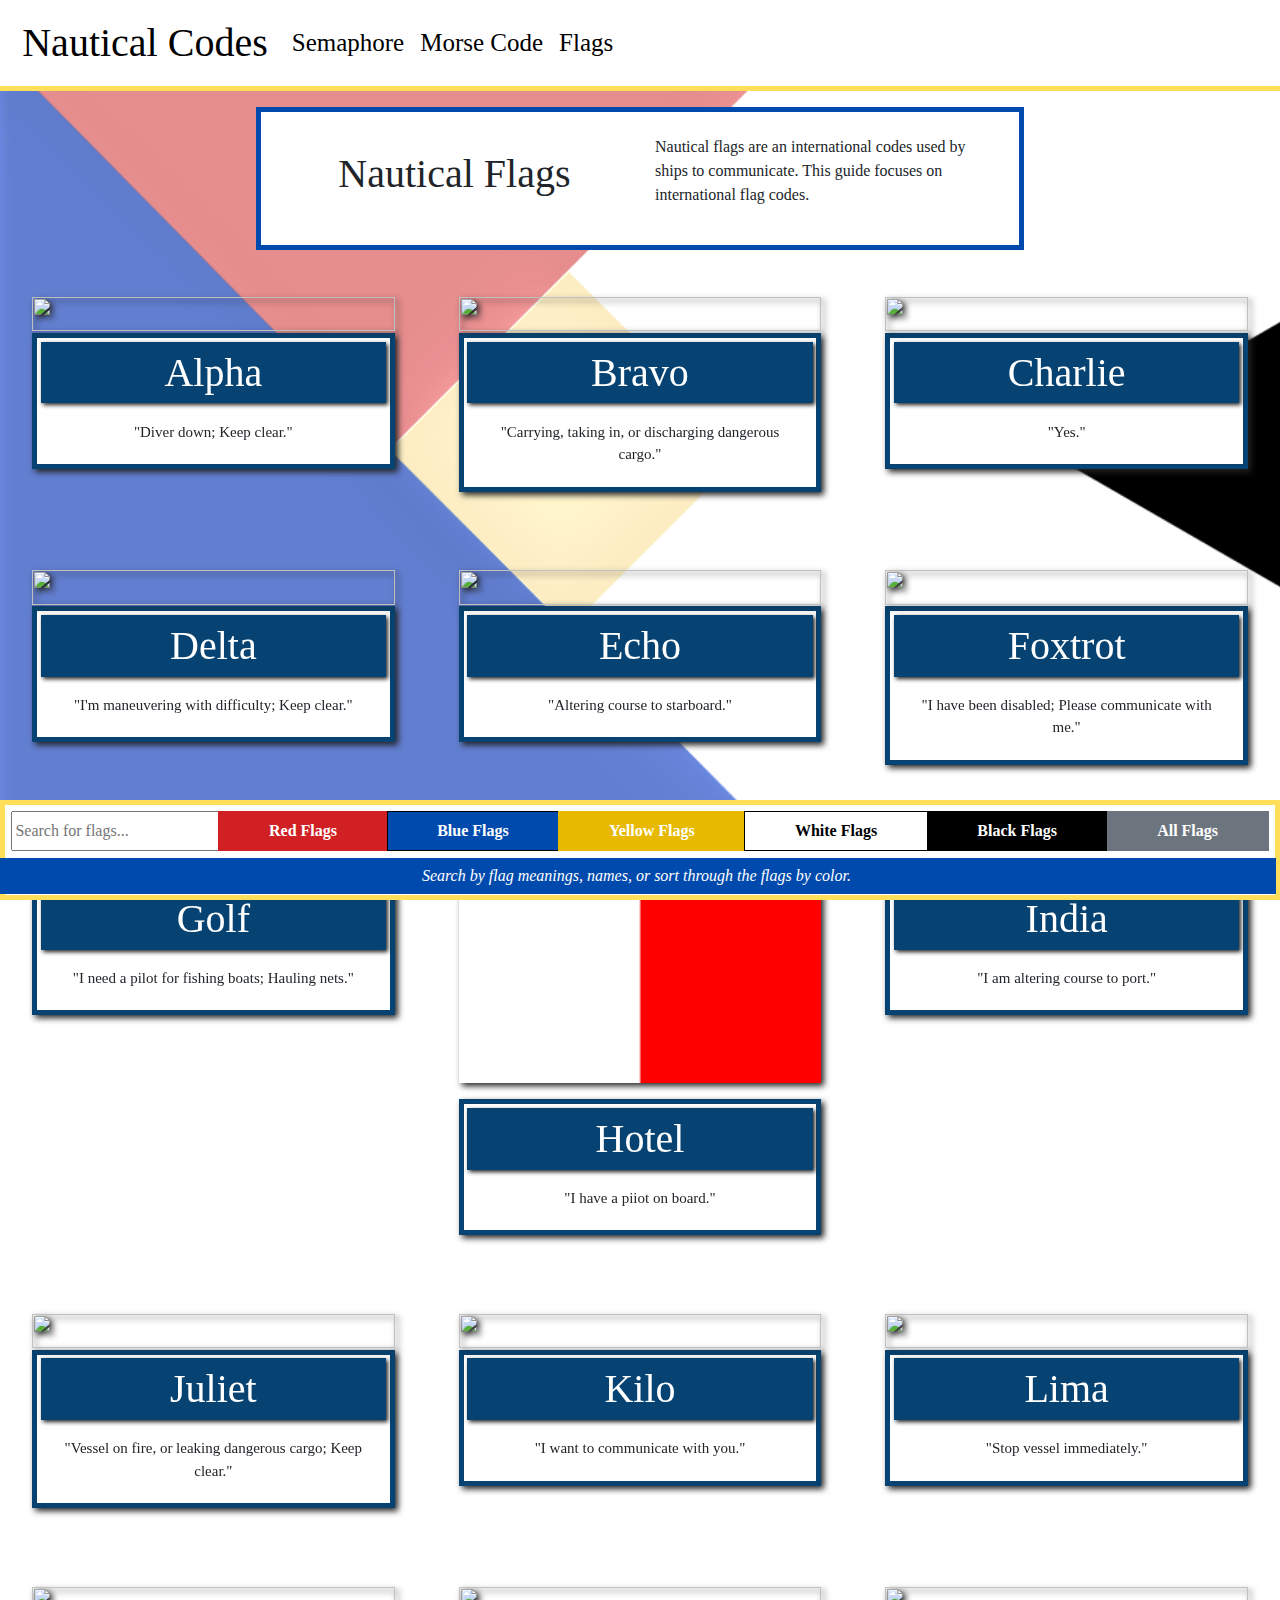
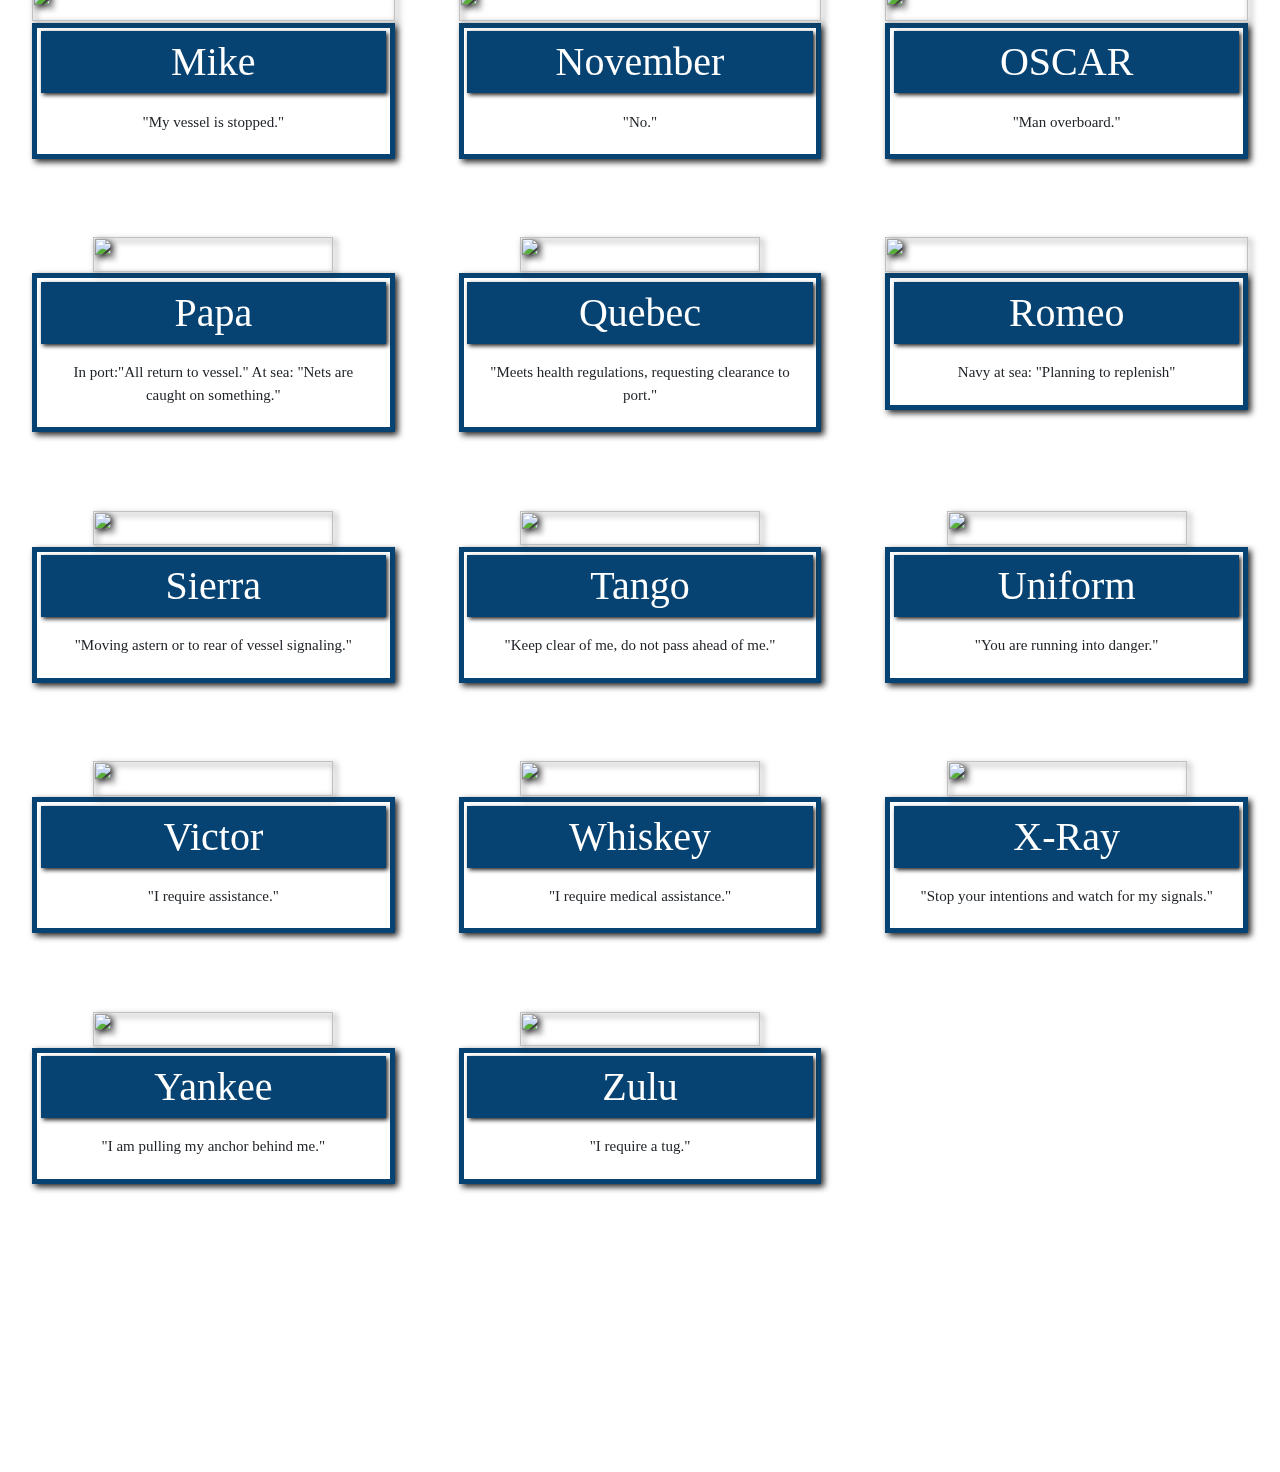
==== flags.html @ f40227db "Background Image & sticky bottom" ====
<!DOCTYPE hmtl>
<html lang="en" dir="ltr">

<head>
    <title>Nautical Flags</title>
    <!-- bootstrap -->
    <link rel="stylesheet" href="https://stackpath.bootstrapcdn.com/bootstrap/4.5.2/css/bootstrap.min.css"
        integrity="sha384-JcKb8q3iqJ61gNV9KGb8thSsNjpSL0n8PARn9HuZOnIxN0hoP+VmmDGMN5t9UJ0Z" crossorigin="anonymous">
    <!-- CSS and Fonts -->
    <link rel="stylesheet" href="flags.css">

    <link rel="preconnect" href="https://fonts.gstatic.com">
    <link href="https://fonts.googleapis.com/css2?family=Anton&family=PT+Sans&display=swap" rel="stylesheet">
    <link rel="preconnect" href="https://fonts.gstatic.com">
    <link href="https://fonts.googleapis.com/css2?family=IBM+Plex+Sans:wght@700&display=swap" rel="stylesheet">
    <link href="https://fonts.googleapis.com/css2?family=PT+Sans&display=swap" rel="stylesheet">
    <script src="https://code.jquery.com/jquery-3.5.1.slim.min.js"
        integrity="sha384-DfXdz2htPH0lsSSs5nCTpuj/zy4C+OGpamoFVy38MVBnE+IbbVYUew+OrCXaRkfj"
        crossorigin="anonymous"></script>
    <script src="https://cdn.jsdelivr.net/npm/popper.js@1.16.1/dist/umd/popper.min.js"
        integrity="sha384-9/reFTGAW83EW2RDu2S0VKaIzap3H66lZH81PoYlFhbGU+6BZp6G7niu735Sk7lN"
        crossorigin="anonymous"></script>
    <script src="https://stackpath.bootstrapcdn.com/bootstrap/4.5.2/js/bootstrap.min.js"
        integrity="sha384-B4gt1jrGC7Jh4AgTPSdUtOBvfO8shuf57BaghqFfPlYxofvL8/KUEfYiJOMMV+rV"
        crossorigin="anonymous"></script>
</head>

<body>

    <nav class="navbar navbar-custom sticky-top navbar-expand-lg navbar-light sm-light">
        <a class="navbar-brand" target="_blank" href="index.html">
            Nautical Codes
        </a>


        <button class="navbar-toggler" type="button" data-toggle="collapse" data-target="#navbarSupportedContent"
            aria-controls="navbarSupportedContent" aria-expanded="false" aria-label="Toggle navigation">
            <span class="navbar-toggler-icon"></span>
        </button>

        <div class="collapse navbar-collapse" id="navbarSupportedContent">
            <ul class="navbar-nav mr-auto">

                <li class="nav-item active">
                    <a class="nav-link" href="#sem">Semaphore<span class="sr-only">(flashart)</span></a>
                </li>
                <li class="nav-item active">
                    <a class="nav-link" href="#mor">Morse Code<span class="sr-only">(blackwhite)</span></a>
                </li>

                <li class="nav-item active">
                    <a class="nav-link" href="#flags"> Flags <span class="sr-only">(contact)</span></a>
                </li>

            </ul>
        </div>

    </nav>

    <div class="btn-toolbar mb-3 colorButtons" role="toolbar" aria-label="Toolbar with button groups">

        <div class="btn-group mr-2  fixed-bottom custom-group row" role="group" aria-label="First group">

            <input class="searchBar" type="text" id="myInput" onkeyup="flagSearch()" placeholder="Search for flags...">
            <button type="button" class="btn btn-secondary col-lg-1.5" id="myRedButton">Red
                Flags</button>
            <button type="button" class="btn btn-secondary col-lg-1.5" id="myBlueButton">Blue
                Flags</button>
            <button type="button" class="btn btn-secondary col-lg-1.5" id="myYellowButton">Yellow
                Flags</button>
            <button type="button" class="btn btn-secondary col-lg-1.5" id="myWhiteButton">White
                Flags</button>
            <button type="button" class="btn btn-secondary col-lg-1.5" id="myBlackButton">Black
                Flags</button>
            <button type="button" class="btn btn-secondary col-lg-1.5" id="myAllButton" onclick="All()">All
                Flags</button>

            <div class="headFooter row ">
                <i>Search by flag meanings, names, or sort through the flags by
                    color.</i>
            </div>
        </div>

    </div>

    <!--Header-->
    <div class="header">
        <div class="headText row">
            <h1 class="col-lg-6">Nautical Flags</h1>
            <p class="col-lg-6"> Nautical flags are an international codes used by ships to communicate. This guide
                focuses on international flag codes.<br>
            </p>
        </div>

    </div>

    <!-- FLAG GRIDS-->
    <section class="gridlayout" id="myelement">
        <div class="card" id="alpha">
            <figure>
                <img
                    src="https://upload.wikimedia.org/wikipedia/commons/thumb/b/b8/Alpha_flag.svg/1200px-Alpha_flag.svg.png">
            </figure>
            <div class="description">
                <h1 class="name"> Alpha</h1>
                <p> "Diver down; Keep clear."</p>
                <p class="color"> BLUE/WHITE</p>
            </div>
        </div>

        <div class="card" id="bravo">

            <figure>
                <img
                    src="https://upload.wikimedia.org/wikipedia/commons/thumb/a/aa/Bravo_flag.svg/1280px-Bravo_flag.svg.png">
            </figure>
            <div class="description">
                <h1 class="name"> Bravo</h1>
                <p>"Carrying, taking in, or discharging dangerous cargo."</p>
                <p class="color"> RED</p>

            </div>
        </div>

        <div class="card" id="charlie">
            <figure>
                <img src="https://upload.wikimedia.org/wikipedia/commons/b/b9/Charlie_flag.svg">
            </figure>
            <div class="description">
                <h1 class="name"> Charlie </h1>
                <p> "Yes."</p>
                <p class="color"> RED WHITE BLUE</p>
            </div>
        </div>
        <div class="card" id="delta">
            <figure>
                <img
                    src="https://upload.wikimedia.org/wikipedia/commons/thumb/8/8a/Delta_flag.svg/1280px-Delta_flag.svg.png">
            </figure>
            <div class="description">
                <h1 class="name"> Delta</h1>
                <p> "I'm maneuvering with difficulty; Keep clear."</p>
                <p class="color"> YELLOW BLUE</p>
            </div>
        </div>

        <div class="card" id="echo">
            <figure>
                <img
                    src="https://upload.wikimedia.org/wikipedia/commons/thumb/f/f2/Echo_flag.svg/1200px-Echo_flag.svg.png">
            </figure>
            <div class="description">
                <h1 class="name"> Echo</h1>
                <p> "Altering course to starboard."</p>
                <p class="color"> RED BLUE </p>
            </div>
        </div>

        <div class="card" id="foxtrot">
            <figure>
                <img
                    src="https://upload.wikimedia.org/wikipedia/commons/thumb/3/3f/Foxtrot_flag.svg/1200px-Foxtrot_flag.svg.png">
            </figure>
            <div class="description">
                <h1 class="name"> Foxtrot</h1>
                <p> "I have been disabled; Please communicate with me."</p>
                <p class="color"> RED WHITE </p>
            </div>
        </div>

        <div class="card" id="golf">
            <figure>
                <img
                    src="https://upload.wikimedia.org/wikipedia/commons/thumb/8/86/Golf_flag.svg/1280px-Golf_flag.svg.png">
            </figure>
            <div class="description">
                <h1 class="name"> Golf </h1>
                <p> "I need a pilot for fishing boats; Hauling nets."</p>
                <p class="color"> BLUE YELLOW</p>
            </div>
        </div>
        <div class="card" id="hotel">
            <figure>
                <img
                    src="[data-uri]">
            </figure>
            <div class="description">
                <h1 class="name"> Hotel</h1>
                <p> "I have a piiot on board."</p>
                <p class="color"> RED WHITE</p>
            </div>
        </div>
        <div class="card" id="india">
            <figure>
                <img src="https://upload.wikimedia.org/wikipedia/commons/3/36/India_flag.svg">
            </figure>
            <div class="description">
                <h1 class="name"> India</h1>
                <p> "I am altering course to port."</p>
                <p class="color"> YELLOW BLACK</p>
            </div>
        </div>

        <div class="card" id="juliet">
            <figure>
                <img src="https://upload.wikimedia.org/wikipedia/commons/b/ba/Juliet_flag.svg">
            </figure>
            <div class="description">
                <h1 class="name"> Juliet</h1>
                <p> "Vessel on fire, or leaking dangerous cargo; Keep clear."</p>
                <p class="color"> BLUE WHITE</p>
            </div>
        </div>

        <div class="card" id="kilo">
            <figure>
                <img
                    src="https://upload.wikimedia.org/wikipedia/commons/thumb/c/c1/Kilo_flag.svg/320px-Kilo_flag.svg.png">
            </figure>
            <div class="description">
                <h1 class="name"> Kilo </h1>
                <p> "I want to communicate with you."</p>
                <p class="color"> BLUE YELLOW</p>
            </div>
        </div>

        <div class="card" id="lima">
            <figure>
                <img
                    src="https://upload.wikimedia.org/wikipedia/commons/thumb/0/08/Lima_flag.svg/1280px-Lima_flag.svg.png">
            </figure>
            <div class="description">
                <h1 class="name"> Lima</h1>
                <p> "Stop vessel immediately."</p>
                <p class="color"> BLACK YELLOW</p>
            </div>
        </div>

        <div class="card" id="mike">
            <figure>
                <img
                    src="https://upload.wikimedia.org/wikipedia/commons/thumb/d/dc/Mike_flag.svg/1200px-Mike_flag.svg.png">
            </figure>
            <div class="description">
                <h1 class="name"> Mike</h1>
                <p> "My vessel is stopped."</p>
                <p class="color"> BLUE WHITE</p>
            </div>
        </div>

        <div class="card" id="november">
            <figure>
                <img
                    src="https://upload.wikimedia.org/wikipedia/commons/thumb/6/68/November_flag.svg/800px-November_flag.svg.png">
            </figure>
            <div class="description">
                <h1 class="name"> November</h1>
                <p> "No."</p>
                <p class="color"> BLUE WHITE</p>
            </div>
        </div>

        <div class="card" id="oscar">
            <figure>
                <img src="https://upload.wikimedia.org/wikipedia/commons/c/c9/ICS_Oscar.svg">
            </figure>
            <div class="description">
                <h1 class="name">OSCAR</h1>
                <p> "Man overboard."</p>
                <p class="color"> RED YELLOW</p>
            </div>
        </div>

        <div class="card" id="papa">
            <figure>
                <img
                    src="https://upload.wikimedia.org/wikipedia/commons/thumb/d/d0/ICS_Papa.svg/1200px-ICS_Papa.svg.png">
            </figure>
            <div class="description">
                <h1 class="name">Papa</h1>
                <p> In port:"All return to vessel." At sea: "Nets are caught on something."</p>
                <p class="color"> BLUE WHITE</p>
            </div>
        </div>

        <div class="card" id="quebec">
            <figure>
                <img
                    src="https://upload.wikimedia.org/wikipedia/commons/thumb/d/d4/ICS_Quebec.svg/1200px-ICS_Quebec.svg.png">
            </figure>
            <div class="description">
                <h1 class="name">Quebec</h1>
                <p> "Meets health regulations, requesting clearance to port."</p>
                <p class="color"> YELLOW</p>
            </div>
        </div>
        <div class="card" id="romeo">
            <figure>
                <img src="https://upload.wikimedia.org/wikipedia/commons/b/bf/ICS_Romeo.svg">
            </figure>
            <div class="description">
                <h1 class="name">Romeo</h1>
                <p> Navy at sea: "Planning to replenish"</p>
                <p class="color"> RED YELLOW</p>
            </div>
        </div>

        <div class="card" id="sierra">
            <figure>
                <img
                    src="https://cdn.shoplightspeed.com/shops/609464/files/12168486/signal-flag-letter-s-3-x-3-7-w-toggles.jpg">
            </figure>
            <div class="description">
                <h1 class="name">Sierra</h1>
                <p> "Moving astern or to rear of vessel signaling."</p>
                <p class="color"> WHITE BLUE</p>
            </div>
        </div>

        <div class="card" id="tango">
            <figure>
                <img src="https://www.batoflags.com/wp-content/uploads/2018/11/600px-ICS_Tango.svg_.png">
            </figure>
            <div class="description">
                <h1 class="name">Tango</h1>
                <p> "Keep clear of me, do not pass ahead of me."</p>
                <p class="color"> WHITE BLUE RED</p>
            </div>
        </div>

        <div class="card" id="uniform">
            <figure>
                <img
                    src="https://upload.wikimedia.org/wikipedia/commons/thumb/e/e2/ICS_Uniform.svg/1200px-ICS_Uniform.svg.png">
            </figure>
            <div class="description">
                <h1 class="name">Uniform</h1>
                <p> "You are running into danger."</p>
                <p class="color"> WHITE RED</p>
            </div>
        </div>

        <div class="card" id="victor">
            <figure>
                <img
                    src="https://cdn2.bigcommerce.com/server1200/ad7fe/products/538/images/809/600px-ICS_Victor.svg__14463.1382560838.1280.1280.png?c=2">
            </figure>
            <div class="description">
                <h1 class="name">Victor</h1>
                <p> "I require assistance."</p>
                <p class="color"> WHITE RED</p>
            </div>
        </div>

        <div class="card" id="whiskey">
            <figure>
                <img
                    src="https://cdn.shopify.com/s/files/1/1381/2825/products/565af65f066828099dcf5e5f3bf2949d_2000x.png?v=1570060692">
            </figure>
            <div class="description">
                <h1 class="name">Whiskey</h1>
                <p> "I require medical assistance."</p>
                <p class="color"> WHITE RED BLUE</p>
            </div>
        </div>

        <div class="card" id="xray">
            <figure>
                <img
                    src="http://www.communityboating.org/wp-content/uploads/2020/04/cf-flag-annin-flag-3-x-3-marine-signal-flag-letter-x-xray-207338100_large.png">
            </figure>
            <div class="description">
                <h1 class="name">X-Ray</h1>
                <p> "Stop your intentions and watch for my signals."</p>
                <p class="color"> WHITE BLUE</p>
            </div>
        </div>

        <div class="card" id="yankee">
            <figure>
                <img
                    src="https://cdn.shopify.com/s/files/1/1381/2825/products/fd5851e6547cc94e6d36494cdf614c6c_2000x.png?v=1570051778">
            </figure>
            <div class="description">
                <h1 class="name">Yankee</h1>
                <p> "I am pulling my anchor behind me."</p>
                <p class="color"> RED YELLOW</p>
            </div>
        </div>
        <div class="card" id="zulu">
            <figure>
                <img
                    src="https://upload.wikimedia.org/wikipedia/commons/thumb/c/c6/ICS_Zulu.svg/1200px-ICS_Zulu.svg.png">
            </figure>
            <div class="description">
                <h1 class="name">Zulu</h1>
                <p> "I require a tug."</p>
                <p class="color"> RED YELLOW BLACK BLUE</p>
            </div>
        </div>
    </section>
    <script src="indexFlag.js" charset="utf-8"></script>

</body>
<!-- <footer></script></footer> -->

</html>
---- flags.css ----
/*Colors
#FFDE59--yellow 
#004AAD -- blue
#D02023 -- red


*/

body{
  margin: 0;
  font-family: 'Century Gothic';
  background-image: url(Images/head4.png); 
  background-size: cover; 
  background-attachment: fixed;
  background-repeat: repeat;  
}
.navbar-custom {
  width: 100vw;

    background-color: white;
    border-bottom: solid;
    border-width: 5px;
    border-color: #FFDE59;
  }
  
  .navbar-brand {
    color: black !important;
    padding-left: .5%;
    font-size: 40px;
    font-family: 'Century Gothic';
  }
  
  .nav-link {
  color: black !important;
  font-size: 25px;
   font-family: 'Century Gothic';
  }
  
  .nav-link:hover {
    color: grey !important;
  }
  
  .navbar-brand:hover {
    color: grey !important;
  }

 
.colorButtons{
  position: relative;
  z-index: 99;
  width: 100vw;

  
}
.custom-group{
  width: 100%;
  height: 100px;
  padding: .5%;
  margin: auto  !important;
  margin-left: auto;
  margin-right: auto;
  margin-bottom: .5%;
  background-color: white;
  box-sizing: border-box;  
  border: solid;
  border-width: 5px;
  border-color: #FFDE59;

}

.btn{
  font-size: 1em;
  font-weight: bold;
  height: 40px;
}

.searchBar{
  height: 40px;
}

#myRedButton{
  color: white;
  border-color: #D02023;
  background-color:#D02023;
  border-radius: 0;
}
#myRedButton:hover{
  background-color:rgba(175, 32, 35);
  border-color: rgba(175, 32, 35);
}

#myBlueButton{
  color: white;
  border-color:black;
  background-color:#004AAD;
  border-radius: 0;
}
#myBlueButton:hover{
  background-color:rgb(1, 57, 100);;
  border-color:rgba(0, 74, 130);
}
#myYellowButton{
  color: white;
  border-color:rgb(231, 185, 1);
  background-color:rgb(231, 185, 1);
  border-radius: 0;
}
#myYellowButton:hover{
  border-color:rgb(146, 118, 6);
  background-color:rgb(201, 163, 10);
}
#myWhiteButton{
  color: black;
  border-color:black;
  background-color:white;
  border-radius: 0;
}
#myWhiteButton:hover{
  border-color:grey;
  background-color:grey;
  color: white;
}
#myBlackButton{
  color: white;
  border-color:black;
  background-color:black;
  border-radius: 0;
}
#myBlackButton:hover{
  border-color:rgb(88, 86, 86);
  background-color:rgb(88, 86, 86);
  color: white;
}
.headFooter{
  text-align: center;
  align-items: center;
  width: 100vw;
  padding: .5%;
  margin-top: .5%;
  color: white;
  background-color: #004AAD;
 
}


.headFooter i{
  text-align: center;
  margin: auto;
  /* font-size: 10px; */

}
.header{
  margin: auto;
  /* margin-top: 10%; */
  width: 60%;
  display: block;
  background-color: white;
  border: solid;
  border-width: 5px;
  border-color: #004AAD;
}
  
.headText{
  padding: 3%;
  /* padding-bottom: 0; */
  word-wrap: break-word;
  margin-bottom: 0%;

}

.headText h1{
  text-align: center;
  margin-top: 2%;
}
.headText p{
  text-align: left;
  word-wrap: break-word;
    
}


.gridlayout{
  display: grid;
  grid-template-columns: repeat(auto-fit, minmax(300px, 1fr)) ;
  grid-gap: 4rem;
  align-items: center;
  padding: 2rem;
  margin: auto;
  align-items:center;
  margin-bottom: 20%;
  
}
.card{
    text-align: center;
    max-width: 500px;
    height: 100%;
    border: none;
    background-color: transparent;
}

.gridlayout .card img{
    width: 100%;
    /* padding: 3%; */
    max-width: 500px;
    max-height: 240px;
    -webkit-filter: drop-shadow(3px 3px 3px #222);
    filter: drop-shadow(3px 3px 3px #222); 
    position: relative;
    z-index: 1;
    margin-top: 4%;
} 

#papa img , #quebec img, #sierra img, #tango img, #uniform img, #victor img, #whiskey img , #xray img, #yankee img, #zulu img{
  max-width: 240px;
}

.description{
    padding: 1%;
    /* height: 40%; */
    border: solid;
    border-width: 5px;
    border-color: rgb(6, 67, 114);
    background-color: white;
    -webkit-filter: drop-shadow(3px 3px 3px #222);
    filter: drop-shadow(3px 3px 3px #222);
    word-wrap: break-all;
}

 
.name{
    /* height: 100%; */
    margin: 0;
    margin-bottom: 0;
    padding: 2%;
    /* border-radius: 10px; */
    background-color: rgb(6, 67, 114);
    color: white;
    -webkit-filter: drop-shadow(2px 2px 2px #222);
    filter: drop-shadow(2px 2px 2px #222);
}

.description .color {
  padding: 0% ;
  font-size: 0px;
}

.description p{
  margin: auto;
  padding: 5%;
  text-align: center;
  font-size: 15px;
}


/* @media(max-width:850px){
  .gridlayout{
    margin-top: 15% ;
    
  }
 
} */
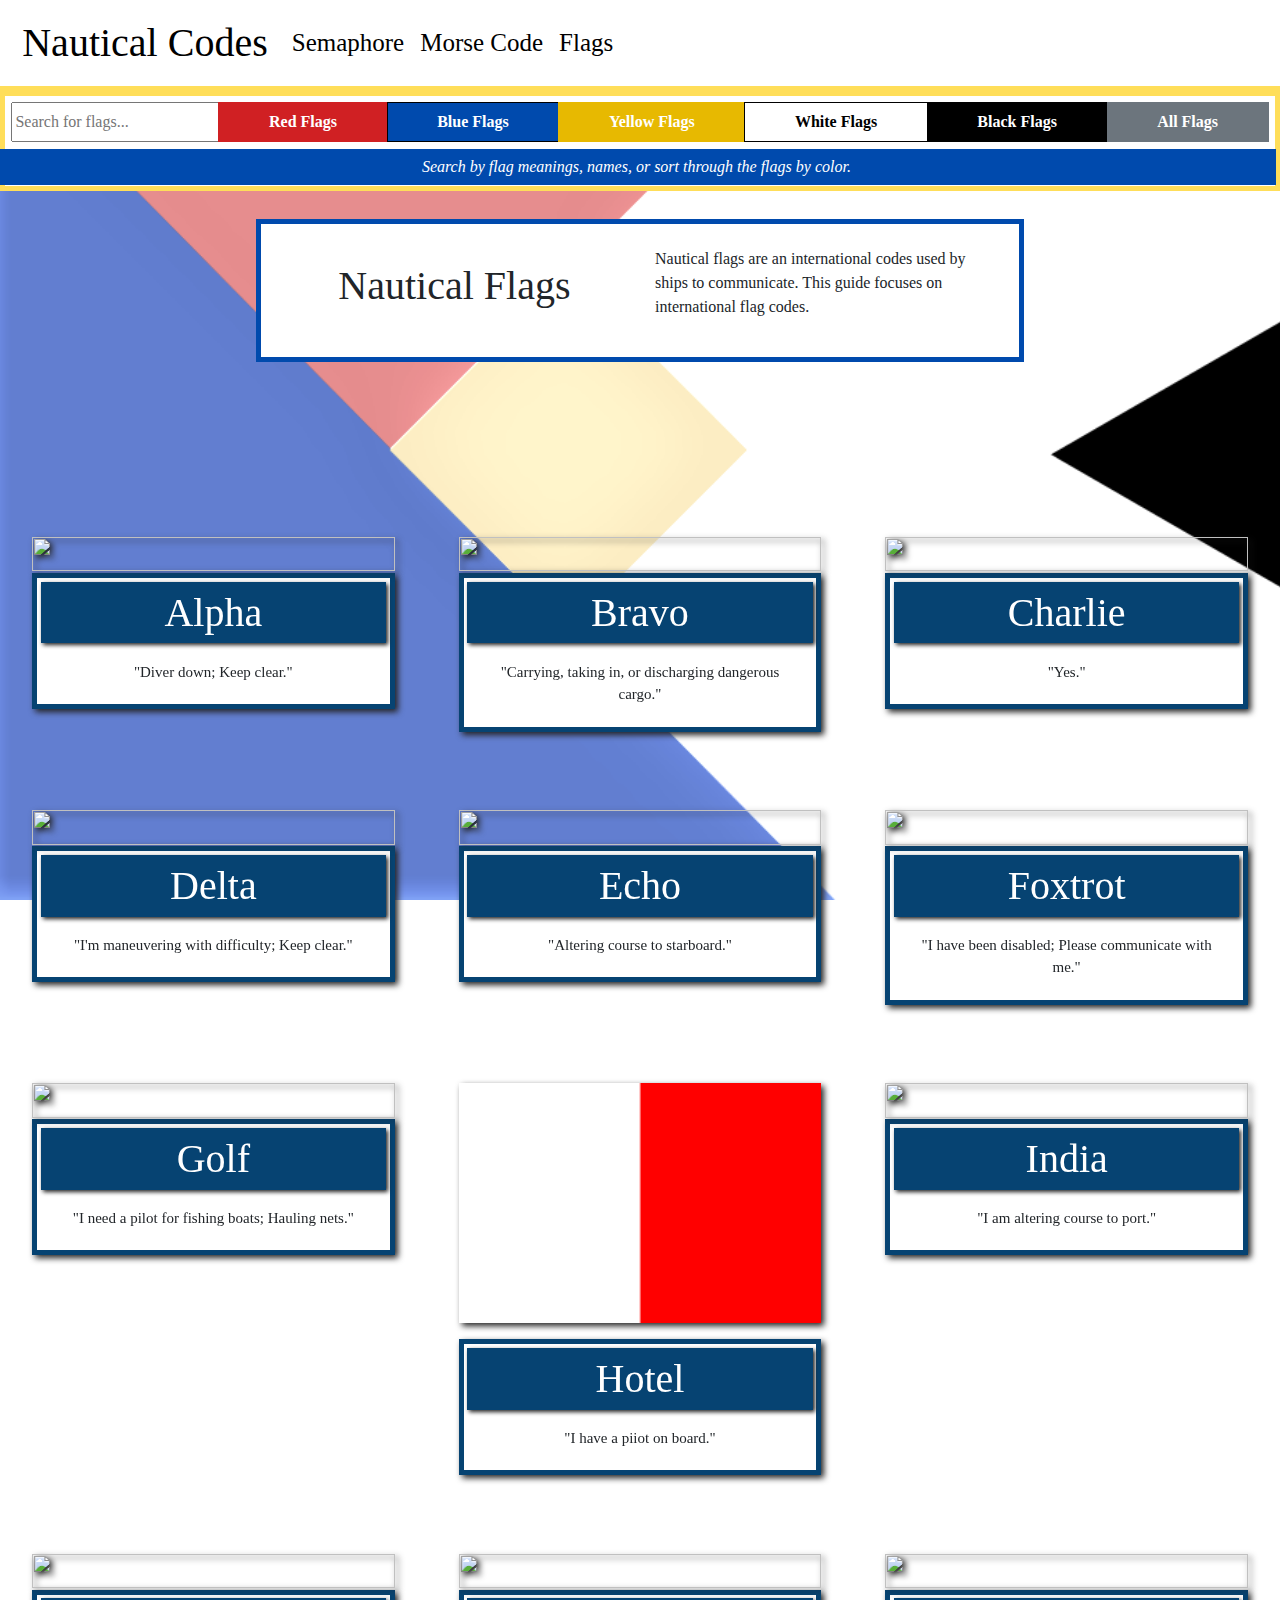
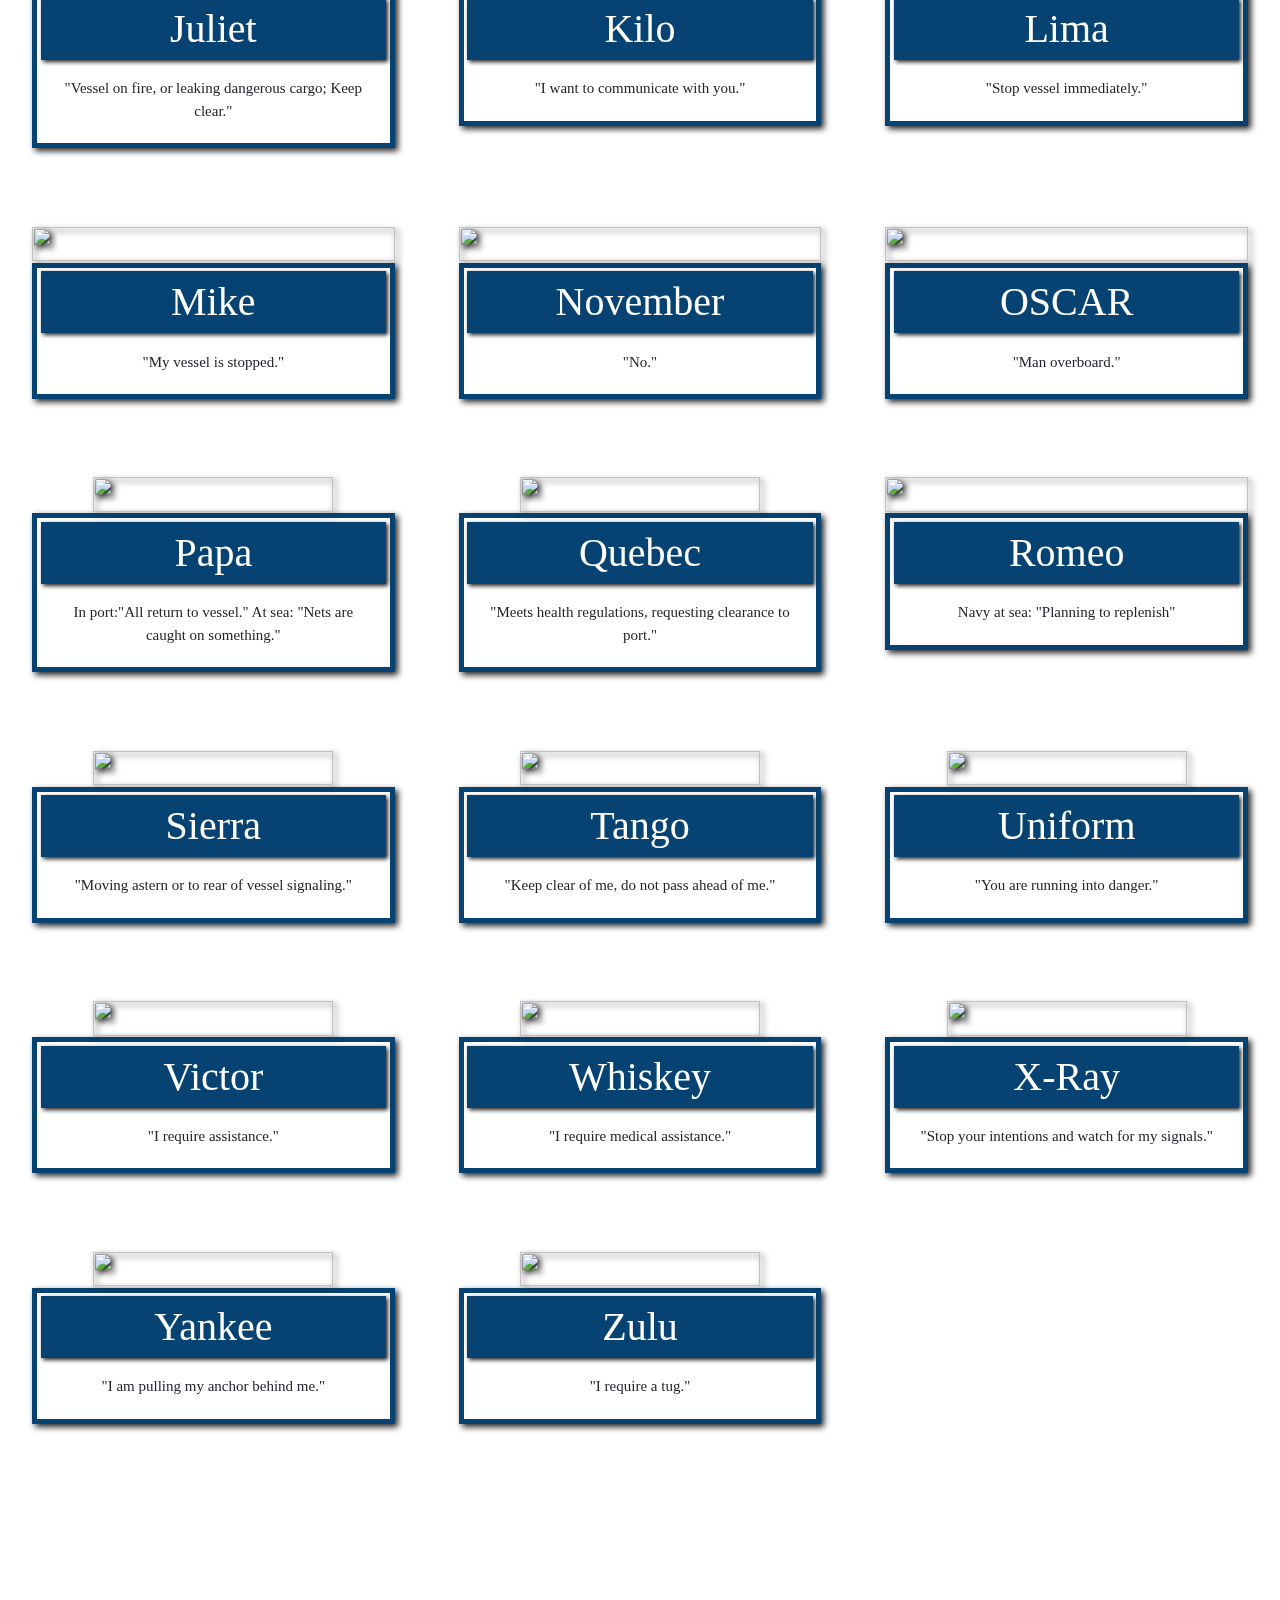
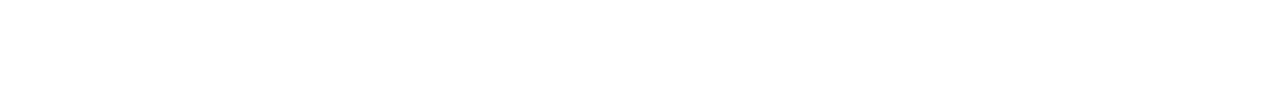
==== commit 05483559: "Fixed Top buttons" ====
--- a/flags.html
+++ b/flags.html
@@ -1,407 +1,510 @@
 <!DOCTYPE hmtl>
 <html lang="en" dir="ltr">
-
-<head>
+  <head>
     <title>Nautical Flags</title>
     <!-- bootstrap -->
-    <link rel="stylesheet" href="https://stackpath.bootstrapcdn.com/bootstrap/4.5.2/css/bootstrap.min.css"
-        integrity="sha384-JcKb8q3iqJ61gNV9KGb8thSsNjpSL0n8PARn9HuZOnIxN0hoP+VmmDGMN5t9UJ0Z" crossorigin="anonymous">
+    <link
+      rel="stylesheet"
+      href="https://stackpath.bootstrapcdn.com/bootstrap/4.5.2/css/bootstrap.min.css"
+      integrity="sha384-JcKb8q3iqJ61gNV9KGb8thSsNjpSL0n8PARn9HuZOnIxN0hoP+VmmDGMN5t9UJ0Z"
+      crossorigin="anonymous"
+    />
     <!-- CSS and Fonts -->
-    <link rel="stylesheet" href="flags.css">
-
-    <link rel="preconnect" href="https://fonts.gstatic.com">
-    <link href="https://fonts.googleapis.com/css2?family=Anton&family=PT+Sans&display=swap" rel="stylesheet">
-    <link rel="preconnect" href="https://fonts.gstatic.com">
-    <link href="https://fonts.googleapis.com/css2?family=IBM+Plex+Sans:wght@700&display=swap" rel="stylesheet">
-    <link href="https://fonts.googleapis.com/css2?family=PT+Sans&display=swap" rel="stylesheet">
-    <script src="https://code.jquery.com/jquery-3.5.1.slim.min.js"
-        integrity="sha384-DfXdz2htPH0lsSSs5nCTpuj/zy4C+OGpamoFVy38MVBnE+IbbVYUew+OrCXaRkfj"
-        crossorigin="anonymous"></script>
-    <script src="https://cdn.jsdelivr.net/npm/popper.js@1.16.1/dist/umd/popper.min.js"
-        integrity="sha384-9/reFTGAW83EW2RDu2S0VKaIzap3H66lZH81PoYlFhbGU+6BZp6G7niu735Sk7lN"
-        crossorigin="anonymous"></script>
-    <script src="https://stackpath.bootstrapcdn.com/bootstrap/4.5.2/js/bootstrap.min.js"
-        integrity="sha384-B4gt1jrGC7Jh4AgTPSdUtOBvfO8shuf57BaghqFfPlYxofvL8/KUEfYiJOMMV+rV"
-        crossorigin="anonymous"></script>
-</head>
-
-<body>
-
-    <nav class="navbar navbar-custom sticky-top navbar-expand-lg navbar-light sm-light">
-        <a class="navbar-brand" target="_blank" href="index.html">
-            Nautical Codes
-        </a>
-
-
-        <button class="navbar-toggler" type="button" data-toggle="collapse" data-target="#navbarSupportedContent"
-            aria-controls="navbarSupportedContent" aria-expanded="false" aria-label="Toggle navigation">
-            <span class="navbar-toggler-icon"></span>
+    <link rel="stylesheet" href="flags.css" />
+
+    <link rel="preconnect" href="https://fonts.gstatic.com" />
+    <link
+      href="https://fonts.googleapis.com/css2?family=Anton&family=PT+Sans&display=swap"
+      rel="stylesheet"
+    />
+    <link rel="preconnect" href="https://fonts.gstatic.com" />
+    <link
+      href="https://fonts.googleapis.com/css2?family=IBM+Plex+Sans:wght@700&display=swap"
+      rel="stylesheet"
+    />
+    <link
+      href="https://fonts.googleapis.com/css2?family=PT+Sans&display=swap"
+      rel="stylesheet"
+    />
+    <script
+      src="https://code.jquery.com/jquery-3.5.1.slim.min.js"
+      integrity="sha384-DfXdz2htPH0lsSSs5nCTpuj/zy4C+OGpamoFVy38MVBnE+IbbVYUew+OrCXaRkfj"
+      crossorigin="anonymous"
+    ></script>
+    <script
+      src="https://cdn.jsdelivr.net/npm/popper.js@1.16.1/dist/umd/popper.min.js"
+      integrity="sha384-9/reFTGAW83EW2RDu2S0VKaIzap3H66lZH81PoYlFhbGU+6BZp6G7niu735Sk7lN"
+      crossorigin="anonymous"
+    ></script>
+    <script
+      src="https://stackpath.bootstrapcdn.com/bootstrap/4.5.2/js/bootstrap.min.js"
+      integrity="sha384-B4gt1jrGC7Jh4AgTPSdUtOBvfO8shuf57BaghqFfPlYxofvL8/KUEfYiJOMMV+rV"
+      crossorigin="anonymous"
+    ></script>
+  </head>
+
+  <body>
+    <nav
+      class="navbar navbar-custom sticky-top navbar-expand-lg navbar-light sm-light"
+    >
+      <a class="navbar-brand" target="_blank" href="index.html">
+        Nautical Codes
+      </a>
+
+      <button
+        class="navbar-toggler"
+        type="button"
+        data-toggle="collapse"
+        data-target="#navbarSupportedContent"
+        aria-controls="navbarSupportedContent"
+        aria-expanded="false"
+        aria-label="Toggle navigation"
+      >
+        <span class="navbar-toggler-icon"></span>
+      </button>
+
+      <div class="collapse navbar-collapse" id="navbarSupportedContent">
+        <ul class="navbar-nav mr-auto">
+          <li class="nav-item active">
+            <a class="nav-link" href="#sem"
+              >Semaphore<span class="sr-only">(flashart)</span></a
+            >
+          </li>
+          <li class="nav-item active">
+            <a class="nav-link" href="#mor"
+              >Morse Code<span class="sr-only">(blackwhite)</span></a
+            >
+          </li>
+
+          <li class="nav-item active">
+            <a class="nav-link" href="#flags">
+              Flags <span class="sr-only">(contact)</span></a
+            >
+          </li>
+        </ul>
+      </div>
+    </nav>
+
+    <div
+      class="btn-toolbar mb-3 colorButtons fixed-top"
+      role="toolbar"
+      aria-label="Toolbar with button groups"
+    >
+      <div
+        class="btn-group mr-2 custom-group row"
+        role="group"
+        aria-label="First group"
+      >
+        <input
+          class="searchBar"
+          type="text"
+          id="myInput"
+          onkeyup="flagSearch()"
+          placeholder="Search for flags..."
+        />
+        <button
+          type="button"
+          class="btn btn-secondary col-lg-1.5"
+          id="myRedButton"
+        >
+          Red Flags
         </button>
-
-        <div class="collapse navbar-collapse" id="navbarSupportedContent">
-            <ul class="navbar-nav mr-auto">
-
-                <li class="nav-item active">
-                    <a class="nav-link" href="#sem">Semaphore<span class="sr-only">(flashart)</span></a>
-                </li>
-                <li class="nav-item active">
-                    <a class="nav-link" href="#mor">Morse Code<span class="sr-only">(blackwhite)</span></a>
-                </li>
-
-                <li class="nav-item active">
-                    <a class="nav-link" href="#flags"> Flags <span class="sr-only">(contact)</span></a>
-                </li>
-
-            </ul>
-        </div>
-
-    </nav>
-
-    <div class="btn-toolbar mb-3 colorButtons" role="toolbar" aria-label="Toolbar with button groups">
-
-        <div class="btn-group mr-2  fixed-bottom custom-group row" role="group" aria-label="First group">
-
-            <input class="searchBar" type="text" id="myInput" onkeyup="flagSearch()" placeholder="Search for flags...">
-            <button type="button" class="btn btn-secondary col-lg-1.5" id="myRedButton">Red
-                Flags</button>
-            <button type="button" class="btn btn-secondary col-lg-1.5" id="myBlueButton">Blue
-                Flags</button>
-            <button type="button" class="btn btn-secondary col-lg-1.5" id="myYellowButton">Yellow
-                Flags</button>
-            <button type="button" class="btn btn-secondary col-lg-1.5" id="myWhiteButton">White
-                Flags</button>
-            <button type="button" class="btn btn-secondary col-lg-1.5" id="myBlackButton">Black
-                Flags</button>
-            <button type="button" class="btn btn-secondary col-lg-1.5" id="myAllButton" onclick="All()">All
-                Flags</button>
-
-            <div class="headFooter row ">
-                <i>Search by flag meanings, names, or sort through the flags by
-                    color.</i>
-            </div>
-        </div>
-
+        <button
+          type="button"
+          class="btn btn-secondary col-lg-1.5"
+          id="myBlueButton"
+        >
+          Blue Flags
+        </button>
+        <button
+          type="button"
+          class="btn btn-secondary col-lg-1.5"
+          id="myYellowButton"
+        >
+          Yellow Flags
+        </button>
+        <button
+          type="button"
+          class="btn btn-secondary col-lg-1.5"
+          id="myWhiteButton"
+        >
+          White Flags
+        </button>
+        <button
+          type="button"
+          class="btn btn-secondary col-lg-1.5"
+          id="myBlackButton"
+        >
+          Black Flags
+        </button>
+        <button
+          type="button"
+          class="btn btn-secondary col-lg-1.5"
+          id="myAllButton"
+          onclick="All()"
+        >
+          All Flags
+        </button>
+
+        <div class="headFooter row">
+          <i
+            >Search by flag meanings, names, or sort through the flags by
+            color.</i
+          >
+        </div>
+      </div>
     </div>
 
     <!--Header-->
     <div class="header">
-        <div class="headText row">
-            <h1 class="col-lg-6">Nautical Flags</h1>
-            <p class="col-lg-6"> Nautical flags are an international codes used by ships to communicate. This guide
-                focuses on international flag codes.<br>
-            </p>
-        </div>
-
+      <div class="headText row">
+        <h1 class="col-lg-6">Nautical Flags</h1>
+        <p class="col-lg-6">
+          Nautical flags are an international codes used by ships to
+          communicate. This guide focuses on international flag codes.<br />
+        </p>
+      </div>
     </div>
 
     <!-- FLAG GRIDS-->
     <section class="gridlayout" id="myelement">
-        <div class="card" id="alpha">
-            <figure>
-                <img
-                    src="https://upload.wikimedia.org/wikipedia/commons/thumb/b/b8/Alpha_flag.svg/1200px-Alpha_flag.svg.png">
-            </figure>
-            <div class="description">
-                <h1 class="name"> Alpha</h1>
-                <p> "Diver down; Keep clear."</p>
-                <p class="color"> BLUE/WHITE</p>
-            </div>
-        </div>
-
-        <div class="card" id="bravo">
-
-            <figure>
-                <img
-                    src="https://upload.wikimedia.org/wikipedia/commons/thumb/a/aa/Bravo_flag.svg/1280px-Bravo_flag.svg.png">
-            </figure>
-            <div class="description">
-                <h1 class="name"> Bravo</h1>
-                <p>"Carrying, taking in, or discharging dangerous cargo."</p>
-                <p class="color"> RED</p>
-
-            </div>
-        </div>
-
-        <div class="card" id="charlie">
-            <figure>
-                <img src="https://upload.wikimedia.org/wikipedia/commons/b/b9/Charlie_flag.svg">
-            </figure>
-            <div class="description">
-                <h1 class="name"> Charlie </h1>
-                <p> "Yes."</p>
-                <p class="color"> RED WHITE BLUE</p>
-            </div>
-        </div>
-        <div class="card" id="delta">
-            <figure>
-                <img
-                    src="https://upload.wikimedia.org/wikipedia/commons/thumb/8/8a/Delta_flag.svg/1280px-Delta_flag.svg.png">
-            </figure>
-            <div class="description">
-                <h1 class="name"> Delta</h1>
-                <p> "I'm maneuvering with difficulty; Keep clear."</p>
-                <p class="color"> YELLOW BLUE</p>
-            </div>
-        </div>
-
-        <div class="card" id="echo">
-            <figure>
-                <img
-                    src="https://upload.wikimedia.org/wikipedia/commons/thumb/f/f2/Echo_flag.svg/1200px-Echo_flag.svg.png">
-            </figure>
-            <div class="description">
-                <h1 class="name"> Echo</h1>
-                <p> "Altering course to starboard."</p>
-                <p class="color"> RED BLUE </p>
-            </div>
-        </div>
-
-        <div class="card" id="foxtrot">
-            <figure>
-                <img
-                    src="https://upload.wikimedia.org/wikipedia/commons/thumb/3/3f/Foxtrot_flag.svg/1200px-Foxtrot_flag.svg.png">
-            </figure>
-            <div class="description">
-                <h1 class="name"> Foxtrot</h1>
-                <p> "I have been disabled; Please communicate with me."</p>
-                <p class="color"> RED WHITE </p>
-            </div>
-        </div>
-
-        <div class="card" id="golf">
-            <figure>
-                <img
-                    src="https://upload.wikimedia.org/wikipedia/commons/thumb/8/86/Golf_flag.svg/1280px-Golf_flag.svg.png">
-            </figure>
-            <div class="description">
-                <h1 class="name"> Golf </h1>
-                <p> "I need a pilot for fishing boats; Hauling nets."</p>
-                <p class="color"> BLUE YELLOW</p>
-            </div>
-        </div>
-        <div class="card" id="hotel">
-            <figure>
-                <img
-                    src="[data-uri]">
-            </figure>
-            <div class="description">
-                <h1 class="name"> Hotel</h1>
-                <p> "I have a piiot on board."</p>
-                <p class="color"> RED WHITE</p>
-            </div>
-        </div>
-        <div class="card" id="india">
-            <figure>
-                <img src="https://upload.wikimedia.org/wikipedia/commons/3/36/India_flag.svg">
-            </figure>
-            <div class="description">
-                <h1 class="name"> India</h1>
-                <p> "I am altering course to port."</p>
-                <p class="color"> YELLOW BLACK</p>
-            </div>
-        </div>
-
-        <div class="card" id="juliet">
-            <figure>
-                <img src="https://upload.wikimedia.org/wikipedia/commons/b/ba/Juliet_flag.svg">
-            </figure>
-            <div class="description">
-                <h1 class="name"> Juliet</h1>
-                <p> "Vessel on fire, or leaking dangerous cargo; Keep clear."</p>
-                <p class="color"> BLUE WHITE</p>
-            </div>
-        </div>
-
-        <div class="card" id="kilo">
-            <figure>
-                <img
-                    src="https://upload.wikimedia.org/wikipedia/commons/thumb/c/c1/Kilo_flag.svg/320px-Kilo_flag.svg.png">
-            </figure>
-            <div class="description">
-                <h1 class="name"> Kilo </h1>
-                <p> "I want to communicate with you."</p>
-                <p class="color"> BLUE YELLOW</p>
-            </div>
-        </div>
-
-        <div class="card" id="lima">
-            <figure>
-                <img
-                    src="https://upload.wikimedia.org/wikipedia/commons/thumb/0/08/Lima_flag.svg/1280px-Lima_flag.svg.png">
-            </figure>
-            <div class="description">
-                <h1 class="name"> Lima</h1>
-                <p> "Stop vessel immediately."</p>
-                <p class="color"> BLACK YELLOW</p>
-            </div>
-        </div>
-
-        <div class="card" id="mike">
-            <figure>
-                <img
-                    src="https://upload.wikimedia.org/wikipedia/commons/thumb/d/dc/Mike_flag.svg/1200px-Mike_flag.svg.png">
-            </figure>
-            <div class="description">
-                <h1 class="name"> Mike</h1>
-                <p> "My vessel is stopped."</p>
-                <p class="color"> BLUE WHITE</p>
-            </div>
-        </div>
-
-        <div class="card" id="november">
-            <figure>
-                <img
-                    src="https://upload.wikimedia.org/wikipedia/commons/thumb/6/68/November_flag.svg/800px-November_flag.svg.png">
-            </figure>
-            <div class="description">
-                <h1 class="name"> November</h1>
-                <p> "No."</p>
-                <p class="color"> BLUE WHITE</p>
-            </div>
-        </div>
-
-        <div class="card" id="oscar">
-            <figure>
-                <img src="https://upload.wikimedia.org/wikipedia/commons/c/c9/ICS_Oscar.svg">
-            </figure>
-            <div class="description">
-                <h1 class="name">OSCAR</h1>
-                <p> "Man overboard."</p>
-                <p class="color"> RED YELLOW</p>
-            </div>
-        </div>
-
-        <div class="card" id="papa">
-            <figure>
-                <img
-                    src="https://upload.wikimedia.org/wikipedia/commons/thumb/d/d0/ICS_Papa.svg/1200px-ICS_Papa.svg.png">
-            </figure>
-            <div class="description">
-                <h1 class="name">Papa</h1>
-                <p> In port:"All return to vessel." At sea: "Nets are caught on something."</p>
-                <p class="color"> BLUE WHITE</p>
-            </div>
-        </div>
-
-        <div class="card" id="quebec">
-            <figure>
-                <img
-                    src="https://upload.wikimedia.org/wikipedia/commons/thumb/d/d4/ICS_Quebec.svg/1200px-ICS_Quebec.svg.png">
-            </figure>
-            <div class="description">
-                <h1 class="name">Quebec</h1>
-                <p> "Meets health regulations, requesting clearance to port."</p>
-                <p class="color"> YELLOW</p>
-            </div>
-        </div>
-        <div class="card" id="romeo">
-            <figure>
-                <img src="https://upload.wikimedia.org/wikipedia/commons/b/bf/ICS_Romeo.svg">
-            </figure>
-            <div class="description">
-                <h1 class="name">Romeo</h1>
-                <p> Navy at sea: "Planning to replenish"</p>
-                <p class="color"> RED YELLOW</p>
-            </div>
-        </div>
-
-        <div class="card" id="sierra">
-            <figure>
-                <img
-                    src="https://cdn.shoplightspeed.com/shops/609464/files/12168486/signal-flag-letter-s-3-x-3-7-w-toggles.jpg">
-            </figure>
-            <div class="description">
-                <h1 class="name">Sierra</h1>
-                <p> "Moving astern or to rear of vessel signaling."</p>
-                <p class="color"> WHITE BLUE</p>
-            </div>
-        </div>
-
-        <div class="card" id="tango">
-            <figure>
-                <img src="https://www.batoflags.com/wp-content/uploads/2018/11/600px-ICS_Tango.svg_.png">
-            </figure>
-            <div class="description">
-                <h1 class="name">Tango</h1>
-                <p> "Keep clear of me, do not pass ahead of me."</p>
-                <p class="color"> WHITE BLUE RED</p>
-            </div>
-        </div>
-
-        <div class="card" id="uniform">
-            <figure>
-                <img
-                    src="https://upload.wikimedia.org/wikipedia/commons/thumb/e/e2/ICS_Uniform.svg/1200px-ICS_Uniform.svg.png">
-            </figure>
-            <div class="description">
-                <h1 class="name">Uniform</h1>
-                <p> "You are running into danger."</p>
-                <p class="color"> WHITE RED</p>
-            </div>
-        </div>
-
-        <div class="card" id="victor">
-            <figure>
-                <img
-                    src="https://cdn2.bigcommerce.com/server1200/ad7fe/products/538/images/809/600px-ICS_Victor.svg__14463.1382560838.1280.1280.png?c=2">
-            </figure>
-            <div class="description">
-                <h1 class="name">Victor</h1>
-                <p> "I require assistance."</p>
-                <p class="color"> WHITE RED</p>
-            </div>
-        </div>
-
-        <div class="card" id="whiskey">
-            <figure>
-                <img
-                    src="https://cdn.shopify.com/s/files/1/1381/2825/products/565af65f066828099dcf5e5f3bf2949d_2000x.png?v=1570060692">
-            </figure>
-            <div class="description">
-                <h1 class="name">Whiskey</h1>
-                <p> "I require medical assistance."</p>
-                <p class="color"> WHITE RED BLUE</p>
-            </div>
-        </div>
-
-        <div class="card" id="xray">
-            <figure>
-                <img
-                    src="http://www.communityboating.org/wp-content/uploads/2020/04/cf-flag-annin-flag-3-x-3-marine-signal-flag-letter-x-xray-207338100_large.png">
-            </figure>
-            <div class="description">
-                <h1 class="name">X-Ray</h1>
-                <p> "Stop your intentions and watch for my signals."</p>
-                <p class="color"> WHITE BLUE</p>
-            </div>
-        </div>
-
-        <div class="card" id="yankee">
-            <figure>
-                <img
-                    src="https://cdn.shopify.com/s/files/1/1381/2825/products/fd5851e6547cc94e6d36494cdf614c6c_2000x.png?v=1570051778">
-            </figure>
-            <div class="description">
-                <h1 class="name">Yankee</h1>
-                <p> "I am pulling my anchor behind me."</p>
-                <p class="color"> RED YELLOW</p>
-            </div>
-        </div>
-        <div class="card" id="zulu">
-            <figure>
-                <img
-                    src="https://upload.wikimedia.org/wikipedia/commons/thumb/c/c6/ICS_Zulu.svg/1200px-ICS_Zulu.svg.png">
-            </figure>
-            <div class="description">
-                <h1 class="name">Zulu</h1>
-                <p> "I require a tug."</p>
-                <p class="color"> RED YELLOW BLACK BLUE</p>
-            </div>
-        </div>
+      <div class="card" id="alpha">
+        <figure>
+          <img
+            src="https://upload.wikimedia.org/wikipedia/commons/thumb/b/b8/Alpha_flag.svg/1200px-Alpha_flag.svg.png"
+          />
+        </figure>
+        <div class="description">
+          <h1 class="name">Alpha</h1>
+          <p>"Diver down; Keep clear."</p>
+          <p class="color">BLUE/WHITE</p>
+        </div>
+      </div>
+
+      <div class="card" id="bravo">
+        <figure>
+          <img
+            src="https://upload.wikimedia.org/wikipedia/commons/thumb/a/aa/Bravo_flag.svg/1280px-Bravo_flag.svg.png"
+          />
+        </figure>
+        <div class="description">
+          <h1 class="name">Bravo</h1>
+          <p>"Carrying, taking in, or discharging dangerous cargo."</p>
+          <p class="color">RED</p>
+        </div>
+      </div>
+
+      <div class="card" id="charlie">
+        <figure>
+          <img
+            src="https://upload.wikimedia.org/wikipedia/commons/b/b9/Charlie_flag.svg"
+          />
+        </figure>
+        <div class="description">
+          <h1 class="name">Charlie</h1>
+          <p>"Yes."</p>
+          <p class="color">RED WHITE BLUE</p>
+        </div>
+      </div>
+      <div class="card" id="delta">
+        <figure>
+          <img
+            src="https://upload.wikimedia.org/wikipedia/commons/thumb/8/8a/Delta_flag.svg/1280px-Delta_flag.svg.png"
+          />
+        </figure>
+        <div class="description">
+          <h1 class="name">Delta</h1>
+          <p>"I'm maneuvering with difficulty; Keep clear."</p>
+          <p class="color">YELLOW BLUE</p>
+        </div>
+      </div>
+
+      <div class="card" id="echo">
+        <figure>
+          <img
+            src="https://upload.wikimedia.org/wikipedia/commons/thumb/f/f2/Echo_flag.svg/1200px-Echo_flag.svg.png"
+          />
+        </figure>
+        <div class="description">
+          <h1 class="name">Echo</h1>
+          <p>"Altering course to starboard."</p>
+          <p class="color">RED BLUE</p>
+        </div>
+      </div>
+
+      <div class="card" id="foxtrot">
+        <figure>
+          <img
+            src="https://upload.wikimedia.org/wikipedia/commons/thumb/3/3f/Foxtrot_flag.svg/1200px-Foxtrot_flag.svg.png"
+          />
+        </figure>
+        <div class="description">
+          <h1 class="name">Foxtrot</h1>
+          <p>"I have been disabled; Please communicate with me."</p>
+          <p class="color">RED WHITE</p>
+        </div>
+      </div>
+
+      <div class="card" id="golf">
+        <figure>
+          <img
+            src="https://upload.wikimedia.org/wikipedia/commons/thumb/8/86/Golf_flag.svg/1280px-Golf_flag.svg.png"
+          />
+        </figure>
+        <div class="description">
+          <h1 class="name">Golf</h1>
+          <p>"I need a pilot for fishing boats; Hauling nets."</p>
+          <p class="color">BLUE YELLOW</p>
+        </div>
+      </div>
+      <div class="card" id="hotel">
+        <figure>
+          <img
+            src="[data-uri]"
+          />
+        </figure>
+        <div class="description">
+          <h1 class="name">Hotel</h1>
+          <p>"I have a piiot on board."</p>
+          <p class="color">RED WHITE</p>
+        </div>
+      </div>
+      <div class="card" id="india">
+        <figure>
+          <img
+            src="https://upload.wikimedia.org/wikipedia/commons/3/36/India_flag.svg"
+          />
+        </figure>
+        <div class="description">
+          <h1 class="name">India</h1>
+          <p>"I am altering course to port."</p>
+          <p class="color">YELLOW BLACK</p>
+        </div>
+      </div>
+
+      <div class="card" id="juliet">
+        <figure>
+          <img
+            src="https://upload.wikimedia.org/wikipedia/commons/b/ba/Juliet_flag.svg"
+          />
+        </figure>
+        <div class="description">
+          <h1 class="name">Juliet</h1>
+          <p>"Vessel on fire, or leaking dangerous cargo; Keep clear."</p>
+          <p class="color">BLUE WHITE</p>
+        </div>
+      </div>
+
+      <div class="card" id="kilo">
+        <figure>
+          <img
+            src="https://upload.wikimedia.org/wikipedia/commons/thumb/c/c1/Kilo_flag.svg/320px-Kilo_flag.svg.png"
+          />
+        </figure>
+        <div class="description">
+          <h1 class="name">Kilo</h1>
+          <p>"I want to communicate with you."</p>
+          <p class="color">BLUE YELLOW</p>
+        </div>
+      </div>
+
+      <div class="card" id="lima">
+        <figure>
+          <img
+            src="https://upload.wikimedia.org/wikipedia/commons/thumb/0/08/Lima_flag.svg/1280px-Lima_flag.svg.png"
+          />
+        </figure>
+        <div class="description">
+          <h1 class="name">Lima</h1>
+          <p>"Stop vessel immediately."</p>
+          <p class="color">BLACK YELLOW</p>
+        </div>
+      </div>
+
+      <div class="card" id="mike">
+        <figure>
+          <img
+            src="https://upload.wikimedia.org/wikipedia/commons/thumb/d/dc/Mike_flag.svg/1200px-Mike_flag.svg.png"
+          />
+        </figure>
+        <div class="description">
+          <h1 class="name">Mike</h1>
+          <p>"My vessel is stopped."</p>
+          <p class="color">BLUE WHITE</p>
+        </div>
+      </div>
+
+      <div class="card" id="november">
+        <figure>
+          <img
+            src="https://upload.wikimedia.org/wikipedia/commons/thumb/6/68/November_flag.svg/800px-November_flag.svg.png"
+          />
+        </figure>
+        <div class="description">
+          <h1 class="name">November</h1>
+          <p>"No."</p>
+          <p class="color">BLUE WHITE</p>
+        </div>
+      </div>
+
+      <div class="card" id="oscar">
+        <figure>
+          <img
+            src="https://upload.wikimedia.org/wikipedia/commons/c/c9/ICS_Oscar.svg"
+          />
+        </figure>
+        <div class="description">
+          <h1 class="name">OSCAR</h1>
+          <p>"Man overboard."</p>
+          <p class="color">RED YELLOW</p>
+        </div>
+      </div>
+
+      <div class="card" id="papa">
+        <figure>
+          <img
+            src="https://upload.wikimedia.org/wikipedia/commons/thumb/d/d0/ICS_Papa.svg/1200px-ICS_Papa.svg.png"
+          />
+        </figure>
+        <div class="description">
+          <h1 class="name">Papa</h1>
+          <p>
+            In port:"All return to vessel." At sea: "Nets are caught on
+            something."
+          </p>
+          <p class="color">BLUE WHITE</p>
+        </div>
+      </div>
+
+      <div class="card" id="quebec">
+        <figure>
+          <img
+            src="https://upload.wikimedia.org/wikipedia/commons/thumb/d/d4/ICS_Quebec.svg/1200px-ICS_Quebec.svg.png"
+          />
+        </figure>
+        <div class="description">
+          <h1 class="name">Quebec</h1>
+          <p>"Meets health regulations, requesting clearance to port."</p>
+          <p class="color">YELLOW</p>
+        </div>
+      </div>
+      <div class="card" id="romeo">
+        <figure>
+          <img
+            src="https://upload.wikimedia.org/wikipedia/commons/b/bf/ICS_Romeo.svg"
+          />
+        </figure>
+        <div class="description">
+          <h1 class="name">Romeo</h1>
+          <p>Navy at sea: "Planning to replenish"</p>
+          <p class="color">RED YELLOW</p>
+        </div>
+      </div>
+
+      <div class="card" id="sierra">
+        <figure>
+          <img
+            src="https://cdn.shoplightspeed.com/shops/609464/files/12168486/signal-flag-letter-s-3-x-3-7-w-toggles.jpg"
+          />
+        </figure>
+        <div class="description">
+          <h1 class="name">Sierra</h1>
+          <p>"Moving astern or to rear of vessel signaling."</p>
+          <p class="color">WHITE BLUE</p>
+        </div>
+      </div>
+
+      <div class="card" id="tango">
+        <figure>
+          <img
+            src="https://www.batoflags.com/wp-content/uploads/2018/11/600px-ICS_Tango.svg_.png"
+          />
+        </figure>
+        <div class="description">
+          <h1 class="name">Tango</h1>
+          <p>"Keep clear of me, do not pass ahead of me."</p>
+          <p class="color">WHITE BLUE RED</p>
+        </div>
+      </div>
+
+      <div class="card" id="uniform">
+        <figure>
+          <img
+            src="https://upload.wikimedia.org/wikipedia/commons/thumb/e/e2/ICS_Uniform.svg/1200px-ICS_Uniform.svg.png"
+          />
+        </figure>
+        <div class="description">
+          <h1 class="name">Uniform</h1>
+          <p>"You are running into danger."</p>
+          <p class="color">WHITE RED</p>
+        </div>
+      </div>
+
+      <div class="card" id="victor">
+        <figure>
+          <img
+            src="https://cdn2.bigcommerce.com/server1200/ad7fe/products/538/images/809/600px-ICS_Victor.svg__14463.1382560838.1280.1280.png?c=2"
+          />
+        </figure>
+        <div class="description">
+          <h1 class="name">Victor</h1>
+          <p>"I require assistance."</p>
+          <p class="color">WHITE RED</p>
+        </div>
+      </div>
+
+      <div class="card" id="whiskey">
+        <figure>
+          <img
+            src="https://cdn.shopify.com/s/files/1/1381/2825/products/565af65f066828099dcf5e5f3bf2949d_2000x.png?v=1570060692"
+          />
+        </figure>
+        <div class="description">
+          <h1 class="name">Whiskey</h1>
+          <p>"I require medical assistance."</p>
+          <p class="color">WHITE RED BLUE</p>
+        </div>
+      </div>
+
+      <div class="card" id="xray">
+        <figure>
+          <img
+            src="http://www.communityboating.org/wp-content/uploads/2020/04/cf-flag-annin-flag-3-x-3-marine-signal-flag-letter-x-xray-207338100_large.png"
+          />
+        </figure>
+        <div class="description">
+          <h1 class="name">X-Ray</h1>
+          <p>"Stop your intentions and watch for my signals."</p>
+          <p class="color">WHITE BLUE</p>
+        </div>
+      </div>
+
+      <div class="card" id="yankee">
+        <figure>
+          <img
+            src="https://cdn.shopify.com/s/files/1/1381/2825/products/fd5851e6547cc94e6d36494cdf614c6c_2000x.png?v=1570051778"
+          />
+        </figure>
+        <div class="description">
+          <h1 class="name">Yankee</h1>
+          <p>"I am pulling my anchor behind me."</p>
+          <p class="color">RED YELLOW</p>
+        </div>
+      </div>
+      <div class="card" id="zulu">
+        <figure>
+          <img
+            src="https://upload.wikimedia.org/wikipedia/commons/thumb/c/c6/ICS_Zulu.svg/1200px-ICS_Zulu.svg.png"
+          />
+        </figure>
+        <div class="description">
+          <h1 class="name">Zulu</h1>
+          <p>"I require a tug."</p>
+          <p class="color">RED YELLOW BLACK BLUE</p>
+        </div>
+      </div>
     </section>
     <script src="indexFlag.js" charset="utf-8"></script>
-
-</body>
-<!-- <footer></script></footer> -->
-
-</html>+  </body>
+  <!-- <footer></script></footer> -->
+</html>
--- a/flags.css
+++ b/flags.css
@@ -6,256 +6,261 @@
 
 */
 
-body{
+body {
   margin: 0;
-  font-family: 'Century Gothic';
-  background-image: url(Images/head4.png); 
-  background-size: cover; 
+  font-family: "Century Gothic";
+  background-image: url(Images/head4.png);
+  background-size: cover;
   background-attachment: fixed;
-  background-repeat: repeat;  
+  background-repeat: repeat;
 }
 .navbar-custom {
   width: 100vw;
 
-    background-color: white;
-    border-bottom: solid;
-    border-width: 5px;
-    border-color: #FFDE59;
-  }
-  
-  .navbar-brand {
-    color: black !important;
-    padding-left: .5%;
-    font-size: 40px;
-    font-family: 'Century Gothic';
-  }
-  
-  .nav-link {
+  background-color: white;
+  border-bottom: solid;
+  border-width: 5px;
+  border-color: #ffde59;
+}
+
+.navbar-brand {
+  color: black !important;
+  padding-left: 0.5%;
+  font-size: 40px;
+  font-family: "Century Gothic";
+}
+
+.nav-link {
   color: black !important;
   font-size: 25px;
-   font-family: 'Century Gothic';
-  }
-  
-  .nav-link:hover {
-    color: grey !important;
-  }
-  
-  .navbar-brand:hover {
-    color: grey !important;
-  }
-
- 
-.colorButtons{
+  font-family: "Century Gothic";
+}
+
+.nav-link:hover {
+  color: grey !important;
+}
+
+.navbar-brand:hover {
+  color: grey !important;
+}
+
+.colorButtons {
   position: relative;
   z-index: 99;
   width: 100vw;
-
-  
-}
-.custom-group{
+}
+.custom-group {
+  position: fixed;
   width: 100%;
   height: 100px;
-  padding: .5%;
-  margin: auto  !important;
+  padding: 0.5%;
+  margin: auto !important;
+  margin-top: 10%;
   margin-left: auto;
   margin-right: auto;
-  margin-bottom: .5%;
-  background-color: white;
-  box-sizing: border-box;  
+  margin-bottom: 0.5%;
+  background-color: white;
+  box-sizing: border-box;
   border: solid;
   border-width: 5px;
-  border-color: #FFDE59;
-
-}
-
-.btn{
+  border-color: #ffde59;
+}
+
+.btn {
   font-size: 1em;
   font-weight: bold;
   height: 40px;
 }
 
-.searchBar{
+.searchBar {
   height: 40px;
 }
 
-#myRedButton{
-  color: white;
-  border-color: #D02023;
-  background-color:#D02023;
-  border-radius: 0;
-}
-#myRedButton:hover{
-  background-color:rgba(175, 32, 35);
+#myRedButton {
+  color: white;
+  border-color: #d02023;
+  background-color: #d02023;
+  border-radius: 0;
+}
+#myRedButton:hover {
+  background-color: rgba(175, 32, 35);
   border-color: rgba(175, 32, 35);
 }
 
-#myBlueButton{
-  color: white;
-  border-color:black;
-  background-color:#004AAD;
-  border-radius: 0;
-}
-#myBlueButton:hover{
-  background-color:rgb(1, 57, 100);;
-  border-color:rgba(0, 74, 130);
-}
-#myYellowButton{
-  color: white;
-  border-color:rgb(231, 185, 1);
-  background-color:rgb(231, 185, 1);
-  border-radius: 0;
-}
-#myYellowButton:hover{
-  border-color:rgb(146, 118, 6);
-  background-color:rgb(201, 163, 10);
-}
-#myWhiteButton{
+#myBlueButton {
+  color: white;
+  border-color: black;
+  background-color: #004aad;
+  border-radius: 0;
+}
+#myBlueButton:hover {
+  background-color: rgb(1, 57, 100);
+  border-color: rgba(0, 74, 130);
+}
+#myYellowButton {
+  color: white;
+  border-color: rgb(231, 185, 1);
+  background-color: rgb(231, 185, 1);
+  border-radius: 0;
+}
+#myYellowButton:hover {
+  border-color: rgb(146, 118, 6);
+  background-color: rgb(201, 163, 10);
+}
+#myWhiteButton {
   color: black;
-  border-color:black;
-  background-color:white;
-  border-radius: 0;
-}
-#myWhiteButton:hover{
-  border-color:grey;
-  background-color:grey;
-  color: white;
-}
-#myBlackButton{
-  color: white;
-  border-color:black;
-  background-color:black;
-  border-radius: 0;
-}
-#myBlackButton:hover{
-  border-color:rgb(88, 86, 86);
-  background-color:rgb(88, 86, 86);
-  color: white;
-}
-.headFooter{
+  border-color: black;
+  background-color: white;
+  border-radius: 0;
+}
+#myWhiteButton:hover {
+  border-color: grey;
+  background-color: grey;
+  color: white;
+}
+#myBlackButton {
+  color: white;
+  border-color: black;
+  background-color: black;
+  border-radius: 0;
+}
+#myBlackButton:hover {
+  border-color: rgb(88, 86, 86);
+  background-color: rgb(88, 86, 86);
+  color: white;
+}
+.headFooter {
   text-align: center;
   align-items: center;
   width: 100vw;
-  padding: .5%;
-  margin-top: .5%;
-  color: white;
-  background-color: #004AAD;
- 
-}
-
-
-.headFooter i{
+  padding: 0.5%;
+  margin-top: 0.5%;
+  color: white;
+  background-color: #004aad;
+}
+
+.headFooter i {
   text-align: center;
   margin: auto;
   /* font-size: 10px; */
-
-}
-.header{
-  margin: auto;
-  /* margin-top: 10%; */
+}
+.header {
+  margin: auto;
+  margin-top: 10%;
   width: 60%;
   display: block;
   background-color: white;
   border: solid;
   border-width: 5px;
-  border-color: #004AAD;
-}
-  
-.headText{
+  border-color: #004aad;
+}
+
+.headText {
   padding: 3%;
   /* padding-bottom: 0; */
   word-wrap: break-word;
   margin-bottom: 0%;
-
-}
-
-.headText h1{
+}
+
+.headText h1 {
   text-align: center;
   margin-top: 2%;
 }
-.headText p{
+.headText p {
   text-align: left;
   word-wrap: break-word;
-    
-}
-
-
-.gridlayout{
+}
+
+.gridlayout {
   display: grid;
-  grid-template-columns: repeat(auto-fit, minmax(300px, 1fr)) ;
+  grid-template-columns: repeat(auto-fit, minmax(300px, 1fr));
   grid-gap: 4rem;
   align-items: center;
   padding: 2rem;
   margin: auto;
-  align-items:center;
+  margin-top: 10%;
   margin-bottom: 20%;
-  
-}
-.card{
-    text-align: center;
-    max-width: 500px;
-    height: 100%;
-    border: none;
-    background-color: transparent;
-}
-
-.gridlayout .card img{
-    width: 100%;
-    /* padding: 3%; */
-    max-width: 500px;
-    max-height: 240px;
-    -webkit-filter: drop-shadow(3px 3px 3px #222);
-    filter: drop-shadow(3px 3px 3px #222); 
-    position: relative;
-    z-index: 1;
-    margin-top: 4%;
-} 
-
-#papa img , #quebec img, #sierra img, #tango img, #uniform img, #victor img, #whiskey img , #xray img, #yankee img, #zulu img{
+  align-items: center;
+}
+.card {
+  text-align: center;
+  max-width: 500px;
+  height: 100%;
+  border: none;
+  background-color: transparent;
+}
+
+.gridlayout .card img {
+  width: 100%;
+  /* padding: 3%; */
+  max-width: 500px;
+  max-height: 240px;
+  -webkit-filter: drop-shadow(3px 3px 3px #222);
+  filter: drop-shadow(3px 3px 3px #222);
+  position: relative;
+  z-index: 1;
+  margin-top: 4%;
+}
+
+#papa img,
+#quebec img,
+#sierra img,
+#tango img,
+#uniform img,
+#victor img,
+#whiskey img,
+#xray img,
+#yankee img,
+#zulu img {
   max-width: 240px;
 }
 
-.description{
-    padding: 1%;
-    /* height: 40%; */
-    border: solid;
-    border-width: 5px;
-    border-color: rgb(6, 67, 114);
-    background-color: white;
-    -webkit-filter: drop-shadow(3px 3px 3px #222);
-    filter: drop-shadow(3px 3px 3px #222);
-    word-wrap: break-all;
-}
-
- 
-.name{
-    /* height: 100%; */
-    margin: 0;
-    margin-bottom: 0;
-    padding: 2%;
-    /* border-radius: 10px; */
-    background-color: rgb(6, 67, 114);
-    color: white;
-    -webkit-filter: drop-shadow(2px 2px 2px #222);
-    filter: drop-shadow(2px 2px 2px #222);
+.description {
+  padding: 1%;
+  /* height: 40%; */
+  border: solid;
+  border-width: 5px;
+  border-color: rgb(6, 67, 114);
+  background-color: white;
+  -webkit-filter: drop-shadow(3px 3px 3px #222);
+  filter: drop-shadow(3px 3px 3px #222);
+  word-wrap: break-all;
+}
+
+.name {
+  /* height: 100%; */
+  margin: 0;
+  margin-bottom: 0;
+  padding: 2%;
+  /* border-radius: 10px; */
+  background-color: rgb(6, 67, 114);
+  color: white;
+  -webkit-filter: drop-shadow(2px 2px 2px #222);
+  filter: drop-shadow(2px 2px 2px #222);
 }
 
 .description .color {
-  padding: 0% ;
+  padding: 0%;
   font-size: 0px;
 }
 
-.description p{
+.description p {
   margin: auto;
   padding: 5%;
   text-align: center;
   font-size: 15px;
 }
 
-
-/* @media(max-width:850px){
-  .gridlayout{
-    margin-top: 15% ;
-    
+@media (max-width: 1020px) {
+  .header,
+  .gridlayout {
+    margin-top: 20%;
   }
- 
-} */+}
+
+@media (max-width: 700px) {
+  .header,
+  .gridlayout {
+    margin-top: 30%;
+  }
+}
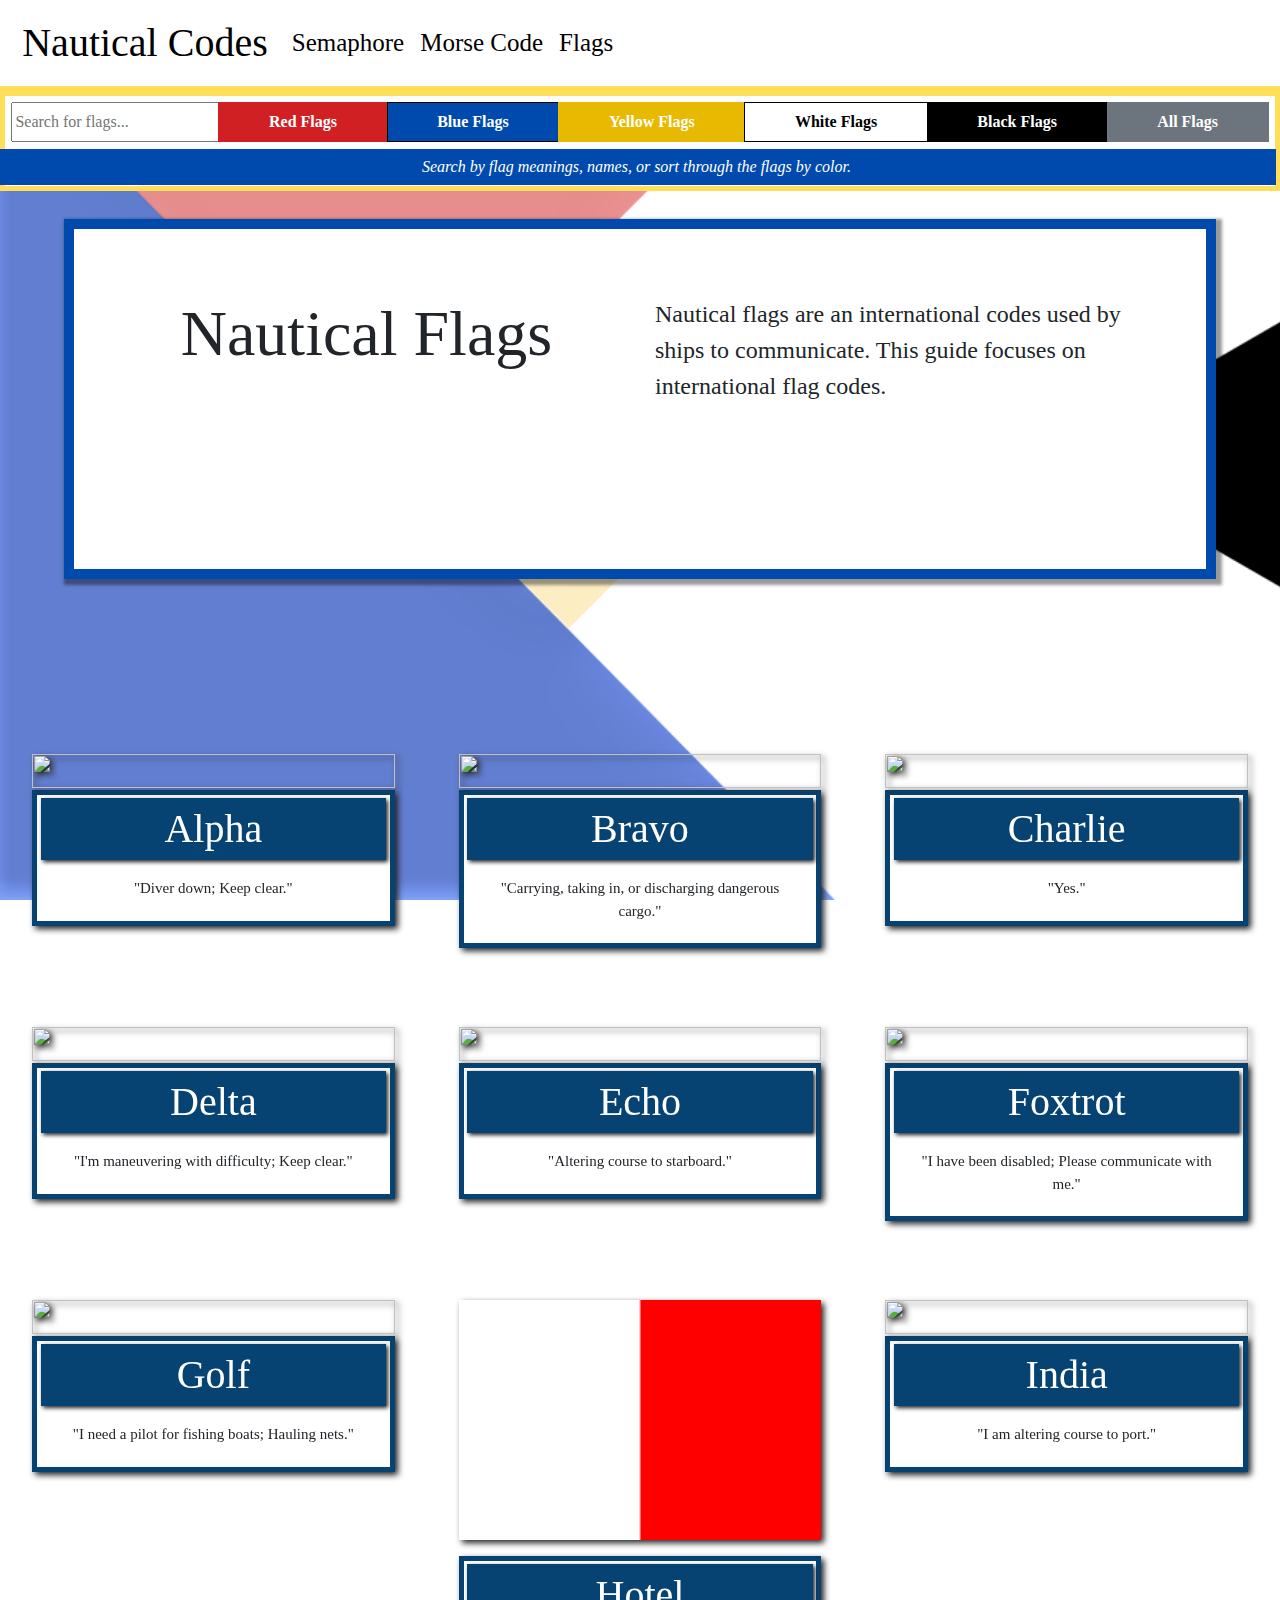
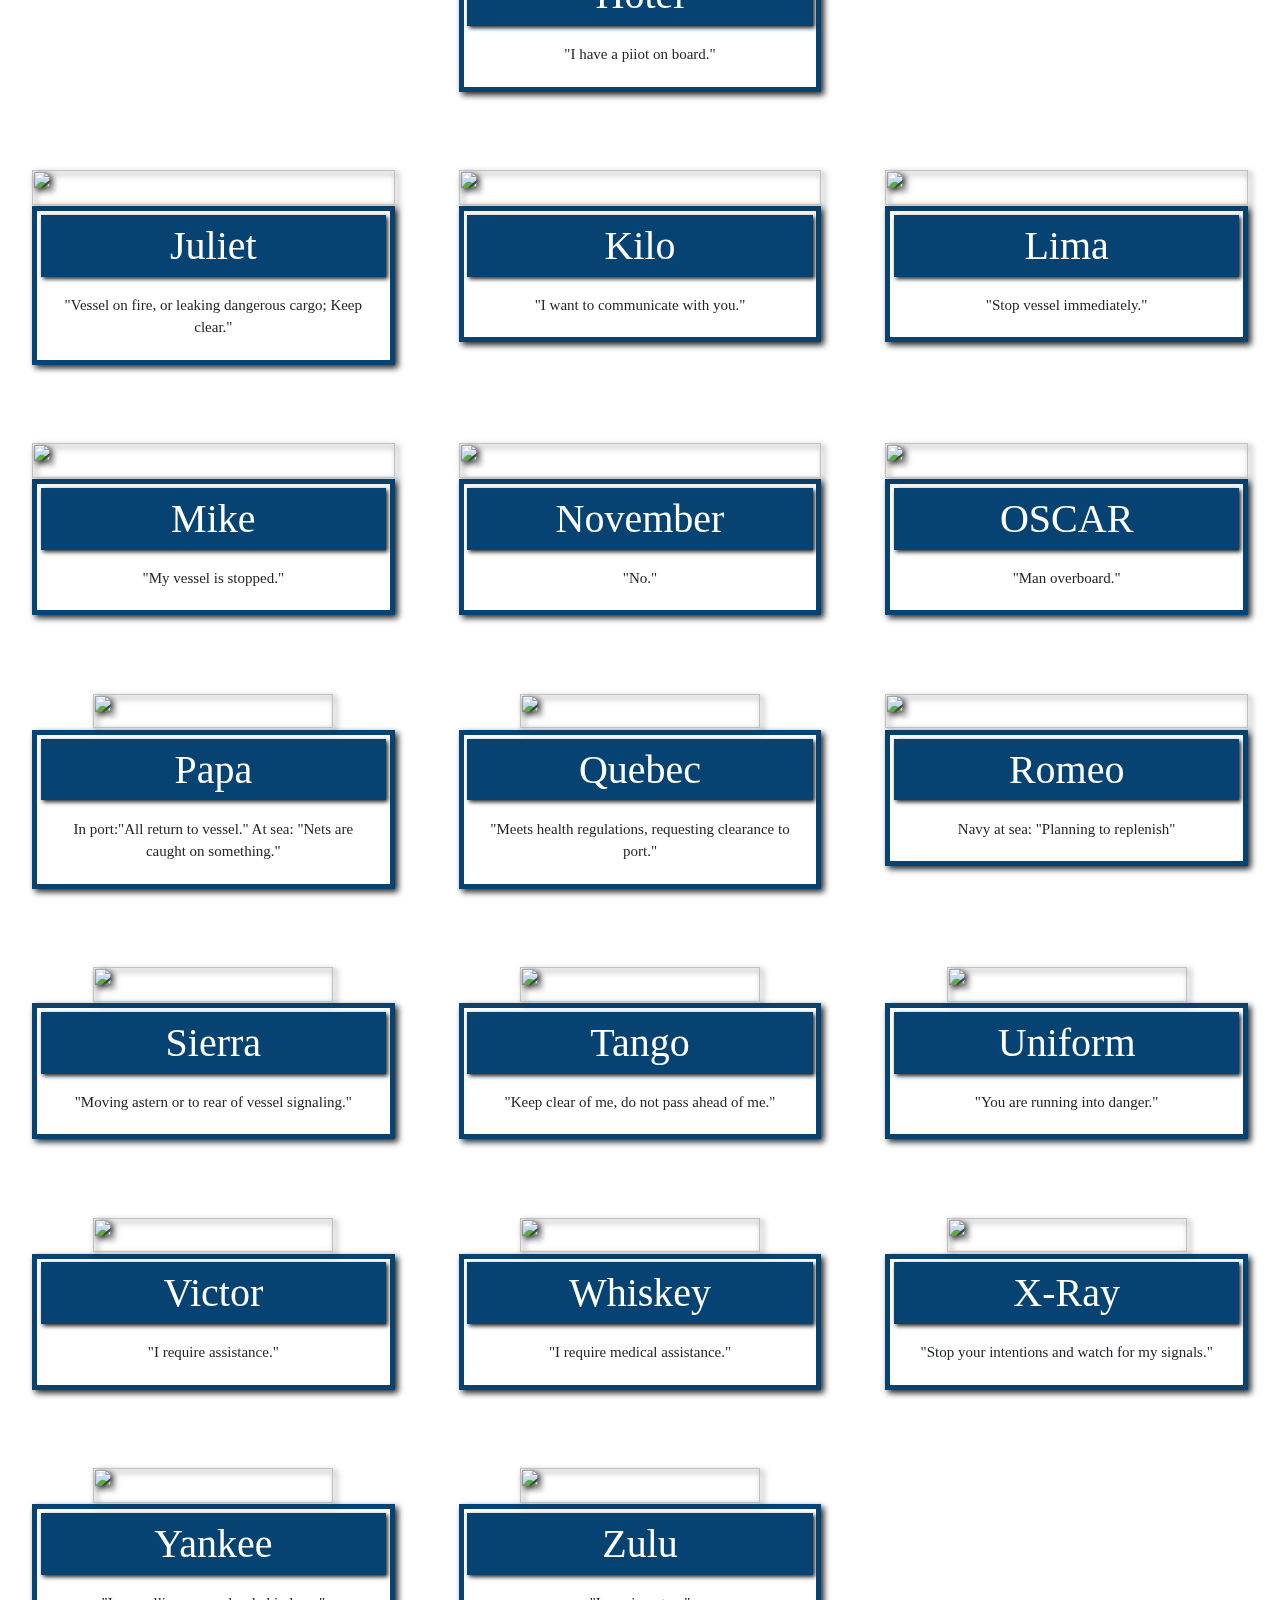
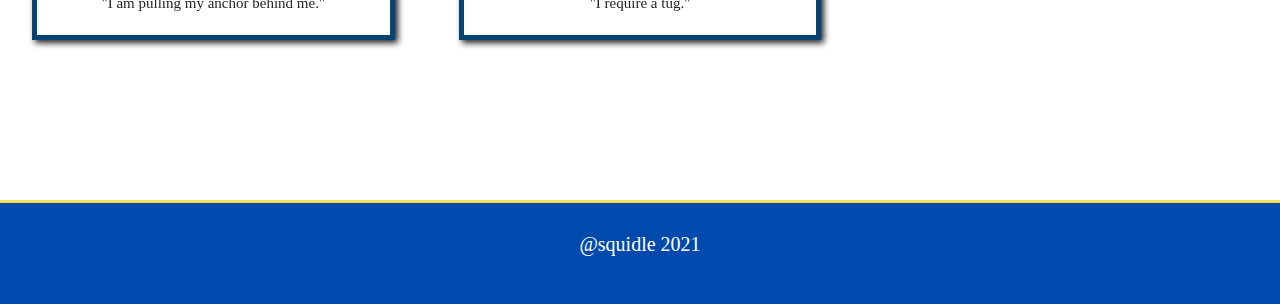
==== commit 8001cdca: "Added Footer" ====
--- a/flags.html
+++ b/flags.html
@@ -39,6 +39,11 @@
     <script
       src="https://stackpath.bootstrapcdn.com/bootstrap/4.5.2/js/bootstrap.min.js"
       integrity="sha384-B4gt1jrGC7Jh4AgTPSdUtOBvfO8shuf57BaghqFfPlYxofvL8/KUEfYiJOMMV+rV"
+      crossorigin="anonymous"
+    ></script>
+    <!-- Font Awesome -->
+    <script
+      src="https://kit.fontawesome.com/65916e7e93.js"
       crossorigin="anonymous"
     ></script>
   </head>
@@ -504,6 +509,22 @@
         </div>
       </div>
     </section>
+    <div class="footer">
+      <div class="row">
+        <div class="col signature">@squidle 2021</div>
+      </div>
+      <div class="row contact">
+        <div class="col contactIcons">
+          <i class="fas fa-envelope fa-2x"></i>
+        </div>
+        <div class="col contactIcons">
+          <i class="fab fa-github fa-2x"></i>
+        </div>
+        <div class="col contactIcons">
+          <i class="fas fa-phone fa-2x"></i>
+        </div>
+      </div>
+    </div>
     <script src="indexFlag.js" charset="utf-8"></script>
   </body>
   <!-- <footer></script></footer> -->
--- a/flags.css
+++ b/flags.css
@@ -147,28 +147,33 @@
 .header {
   margin: auto;
   margin-top: 10%;
-  width: 60%;
+  width: 90%;
+  height: 40%;
   display: block;
   background-color: white;
   border: solid;
-  border-width: 5px;
+  border-width: 10px;
   border-color: #004aad;
+  box-shadow: 3px 3px 3px 3px rgba(0, 0, 0, 0.398);
 }
 
 .headText {
   padding: 3%;
-  /* padding-bottom: 0; */
+  padding-bottom: 0;
   word-wrap: break-word;
   margin-bottom: 0%;
 }
 
 .headText h1 {
   text-align: center;
-  margin-top: 2%;
+  font-size: 4rem;
+  margin-top: 3%;
 }
 .headText p {
   text-align: left;
+  font-size: 1.5rem;
   word-wrap: break-word;
+  margin-top: 3%;
 }
 
 .gridlayout {
@@ -179,7 +184,7 @@
   padding: 2rem;
   margin: auto;
   margin-top: 10%;
-  margin-bottom: 20%;
+  margin-bottom: 10%;
   align-items: center;
 }
 .card {
@@ -250,17 +255,90 @@
   text-align: center;
   font-size: 15px;
 }
-
+.footer {
+  width: 100%;
+  padding: 2%;
+  margin: auto;
+  background-color: #004aad;
+  text-align: center;
+  border-top: solid;
+  border-color: #ffde59;
+}
+
+.signature {
+  color: white;
+  margin: auto;
+  font-size: 20px;
+}
+
+.signature:hover {
+  color: #ffde59;
+}
+
+.contact {
+  width: 10%;
+  color: white;
+  margin: auto;
+  margin-top: 1%;
+}
+
+.contactIcons {
+  padding: 3%;
+}
+.contactIcons:hover {
+  color: #ffde59;
+}
 @media (max-width: 1020px) {
   .header,
   .gridlayout {
+    margin-top: 15%;
+  }
+  .header p {
+    text-align: center;
+  }
+}
+
+@media (max-width: 900px) {
+  .header,
+  .gridlayout {
     margin-top: 20%;
   }
-}
-
+  .header {
+    width: 90%;
+  }
+  .header p,
+  h1 {
+    text-align: center;
+  }
+}
 @media (max-width: 700px) {
   .header,
   .gridlayout {
+    margin-top: 25%;
+  }
+  .header {
+    width: 90%;
+  }
+  .header p,
+  h1 {
+    text-align: center;
+  }
+}
+@media (max-width: 600px) {
+  .header,
+  .gridlayout {
     margin-top: 30%;
   }
-}
+
+  .header p,
+  h1 {
+    text-align: center;
+    font-size: 1rem;
+  }
+  .header p {
+    padding: 3%;
+  }
+  .headFooter {
+    font-size: 0.8rem;
+  }
+}
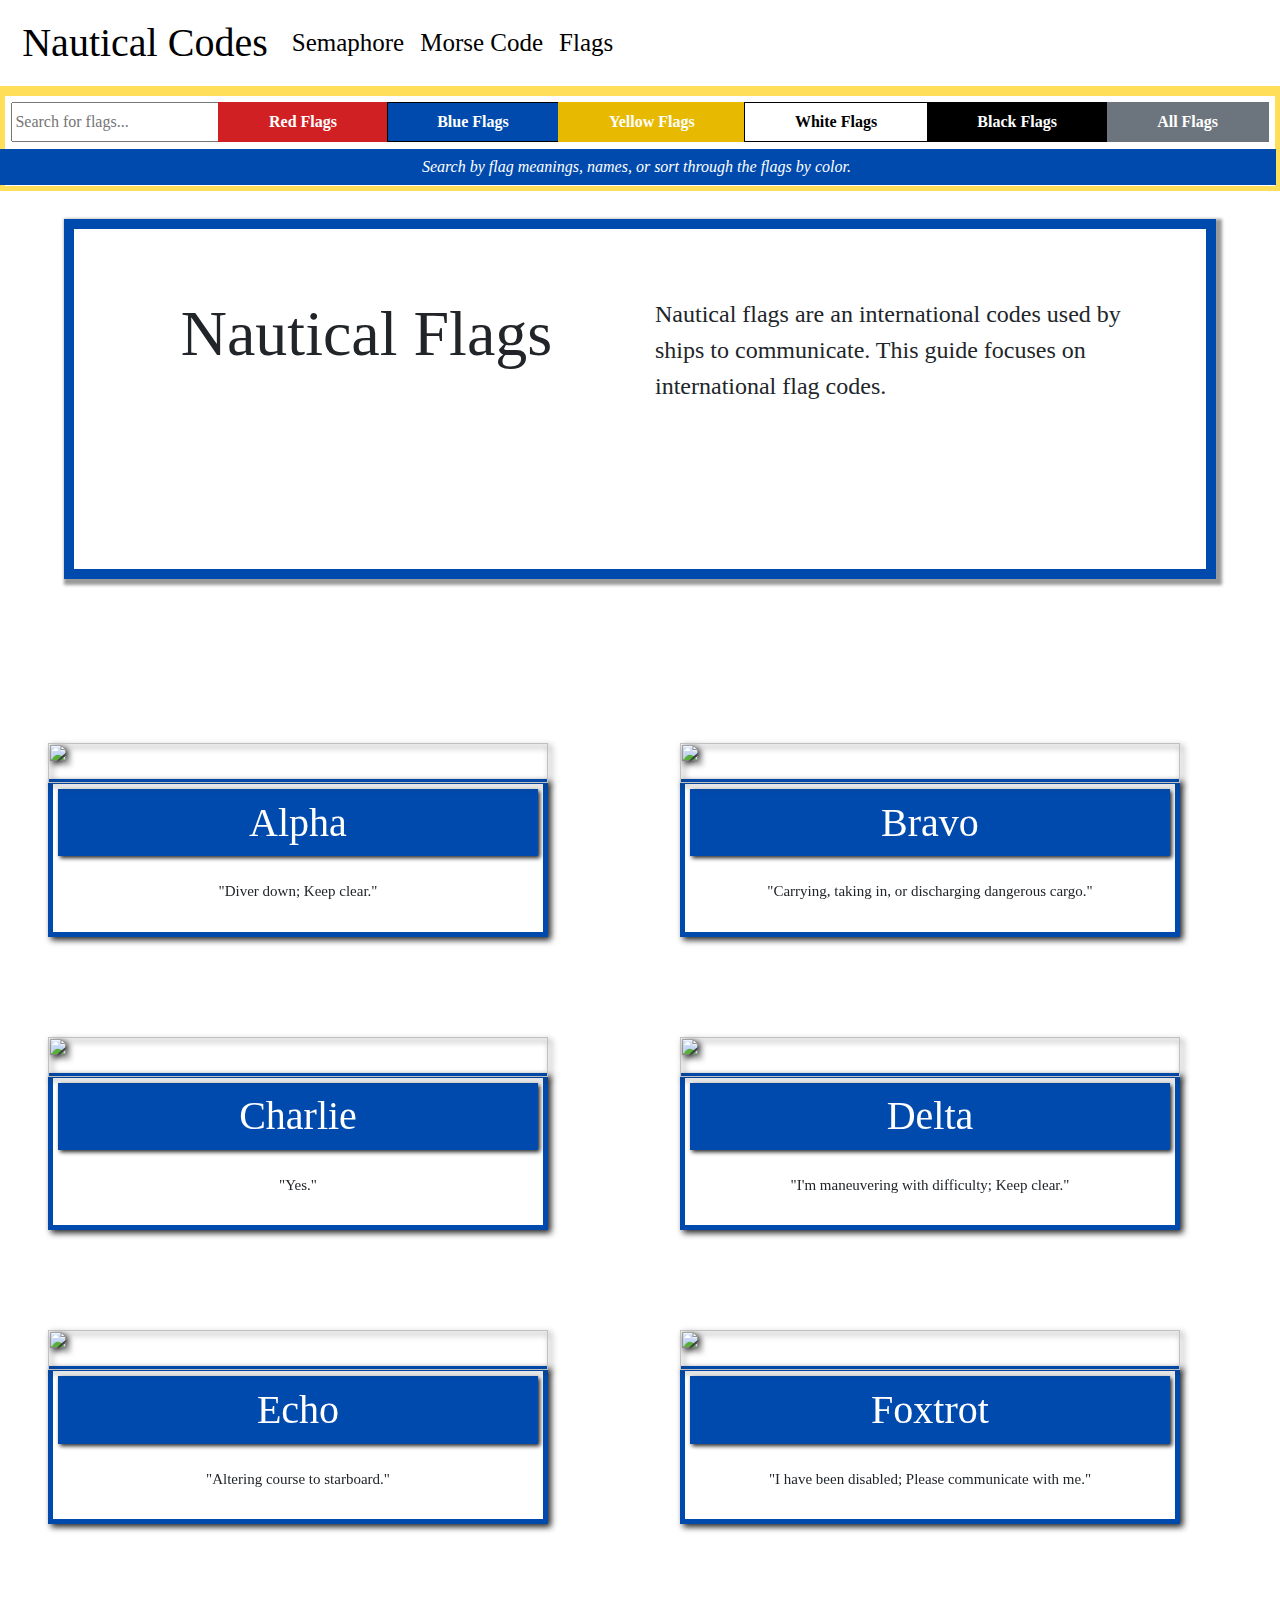
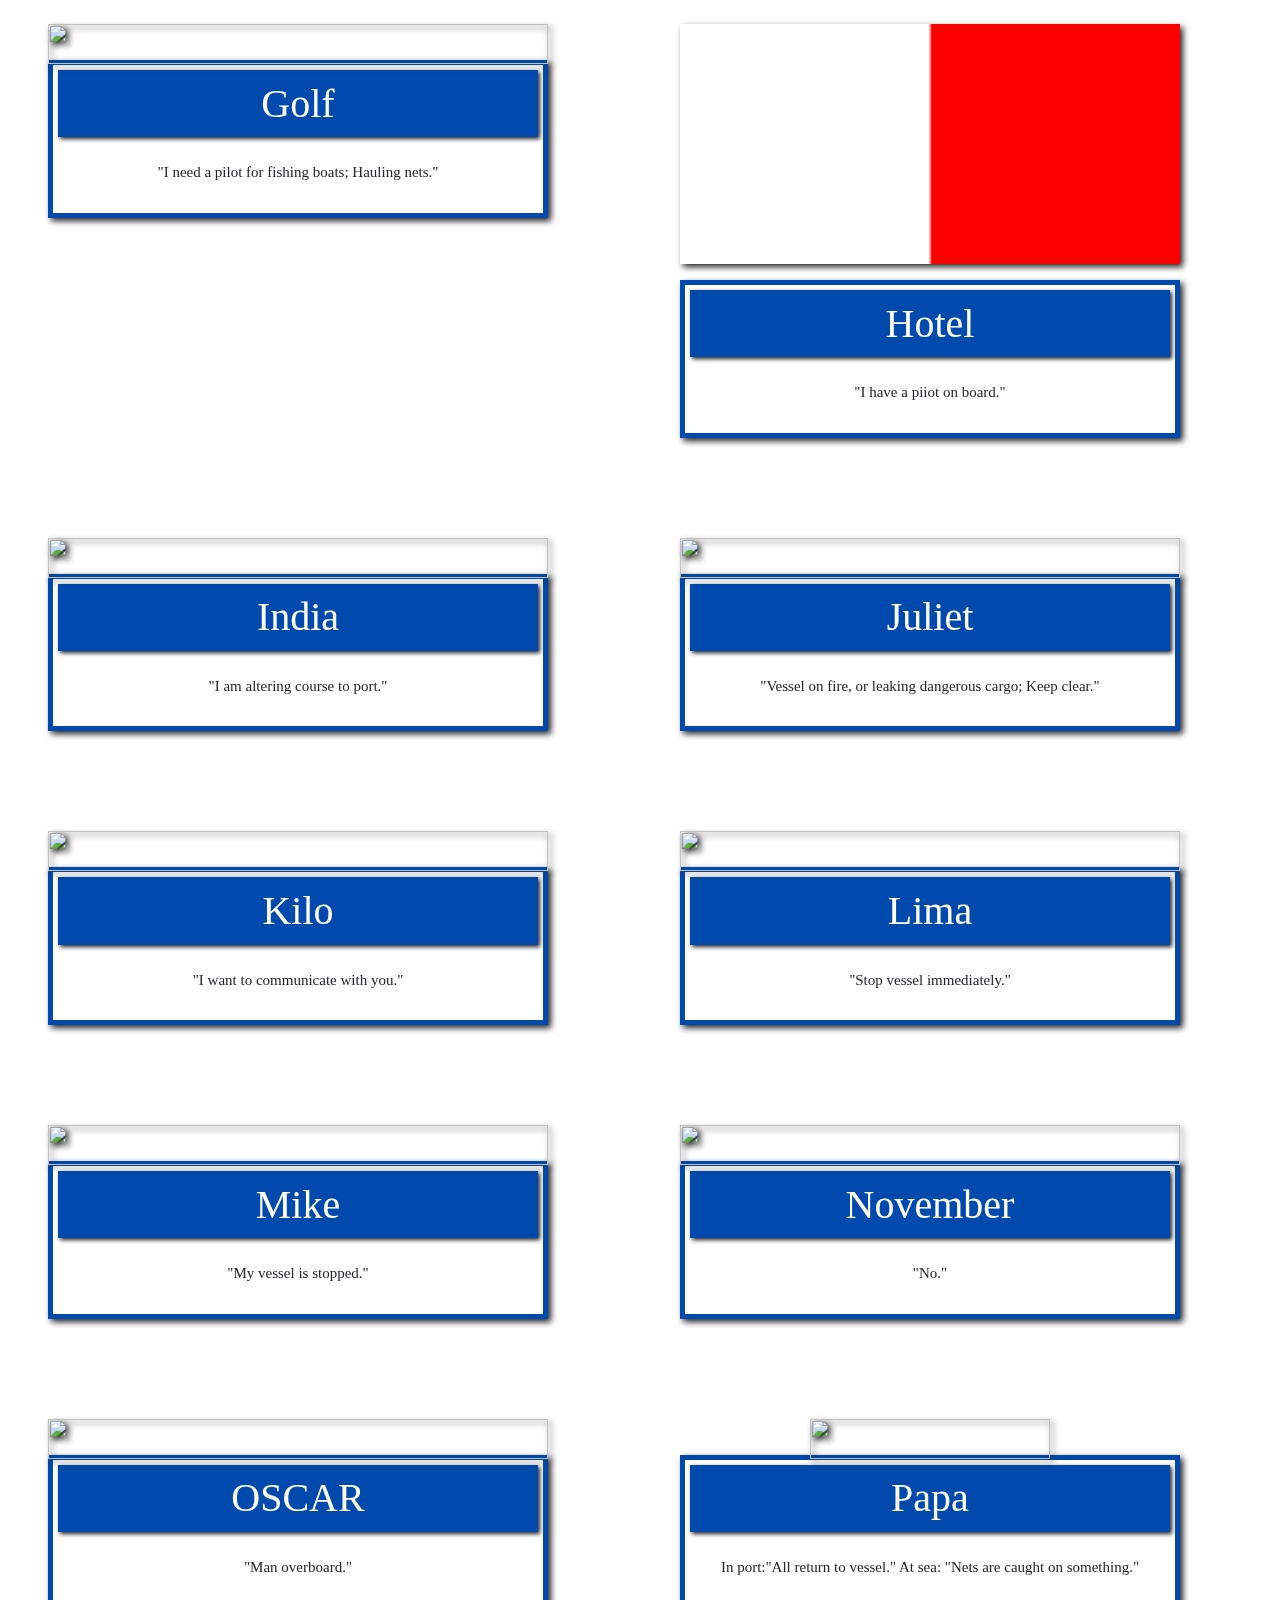
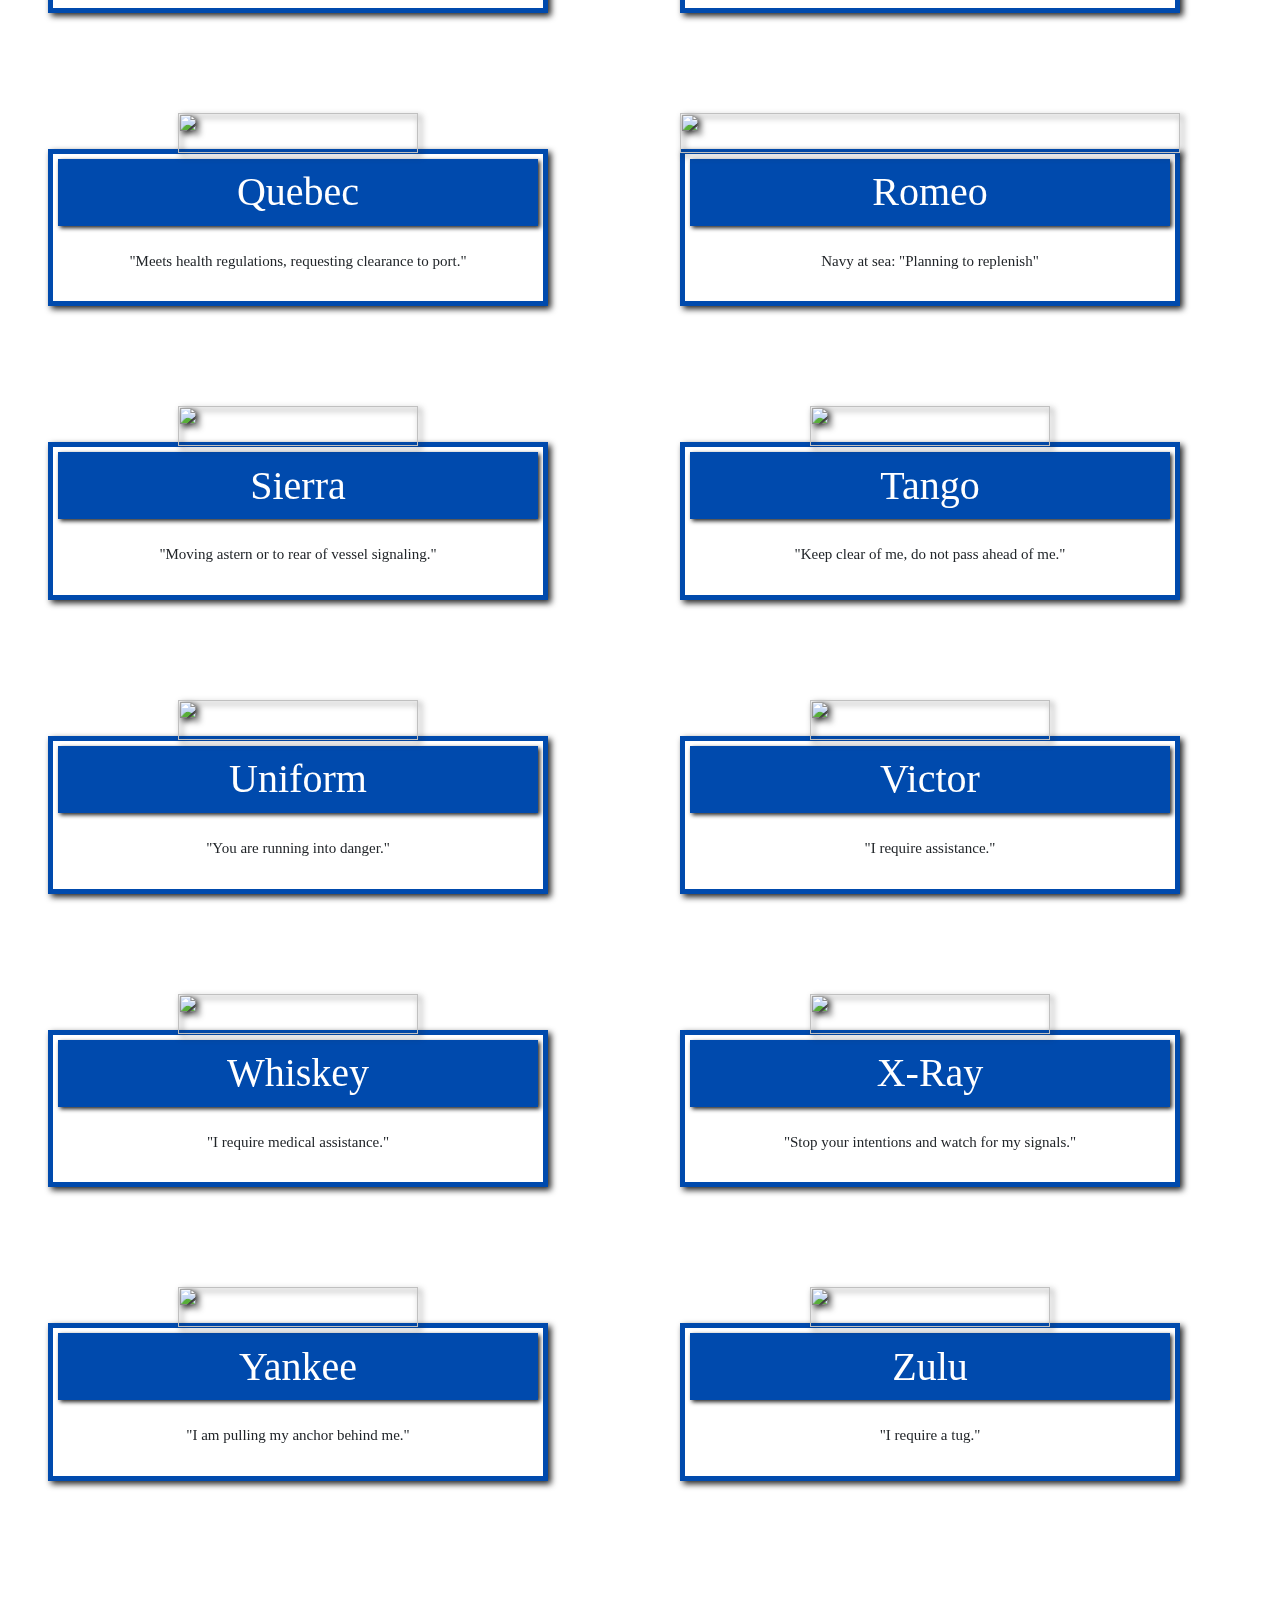
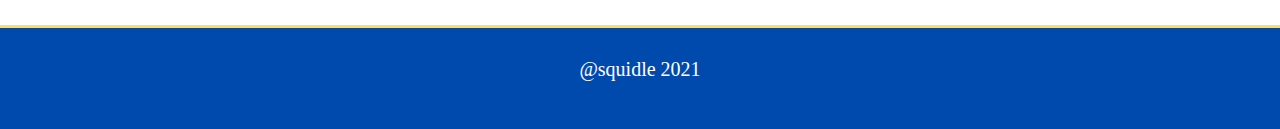
==== commit e058bebb: "Links to sem subpages" ====
--- a/flags.html
+++ b/flags.html
@@ -71,12 +71,12 @@
       <div class="collapse navbar-collapse" id="navbarSupportedContent">
         <ul class="navbar-nav mr-auto">
           <li class="nav-item active">
-            <a class="nav-link" href="#sem"
+            <a class="nav-link" href="sem.html"
               >Semaphore<span class="sr-only">(flashart)</span></a
             >
           </li>
           <li class="nav-item active">
-            <a class="nav-link" href="#mor"
+            <a class="nav-link" href="morse.html"
               >Morse Code<span class="sr-only">(blackwhite)</span></a
             >
           </li>
--- a/flags.css
+++ b/flags.css
@@ -9,10 +9,10 @@
 body {
   margin: 0;
   font-family: "Century Gothic";
-  background-image: url(Images/head4.png);
+  /* background-image: url(Images/head4.png);
   background-size: cover;
   background-attachment: fixed;
-  background-repeat: repeat;
+  background-repeat: repeat; */
 }
 .navbar-custom {
   width: 100vw;
@@ -178,10 +178,12 @@
 
 .gridlayout {
   display: grid;
-  grid-template-columns: repeat(auto-fit, minmax(300px, 1fr));
-  grid-gap: 4rem;
+  grid-template-columns: repeat(auto-fit, minmax(400px, 1fr));
+  grid-gap: 5rem;
   align-items: center;
-  padding: 2rem;
+  padding: 1rem;
+  padding-right: 3rem;
+  padding-left: 3rem;
   margin: auto;
   margin-top: 10%;
   margin-bottom: 10%;
@@ -225,7 +227,7 @@
   /* height: 40%; */
   border: solid;
   border-width: 5px;
-  border-color: rgb(6, 67, 114);
+  border-color: #004aad;
   background-color: white;
   -webkit-filter: drop-shadow(3px 3px 3px #222);
   filter: drop-shadow(3px 3px 3px #222);
@@ -238,7 +240,7 @@
   margin-bottom: 0;
   padding: 2%;
   /* border-radius: 10px; */
-  background-color: rgb(6, 67, 114);
+  background-color: #004aad;
   color: white;
   -webkit-filter: drop-shadow(2px 2px 2px #222);
   filter: drop-shadow(2px 2px 2px #222);
@@ -298,10 +300,14 @@
   }
 }
 
-@media (max-width: 900px) {
+@media (max-width: 930px) {
   .header,
   .gridlayout {
     margin-top: 20%;
+    justify-items: center;
+  }
+  .card {
+    width: 100%;
   }
   .header {
     width: 90%;
@@ -315,6 +321,10 @@
   .header,
   .gridlayout {
     margin-top: 25%;
+    justify-items: center;
+  }
+  .card {
+    width: 100%;
   }
   .header {
     width: 90%;
@@ -336,7 +346,7 @@
     font-size: 1rem;
   }
   .header p {
-    padding: 3%;
+    padding-bottom: 5%;
   }
   .headFooter {
     font-size: 0.8rem;
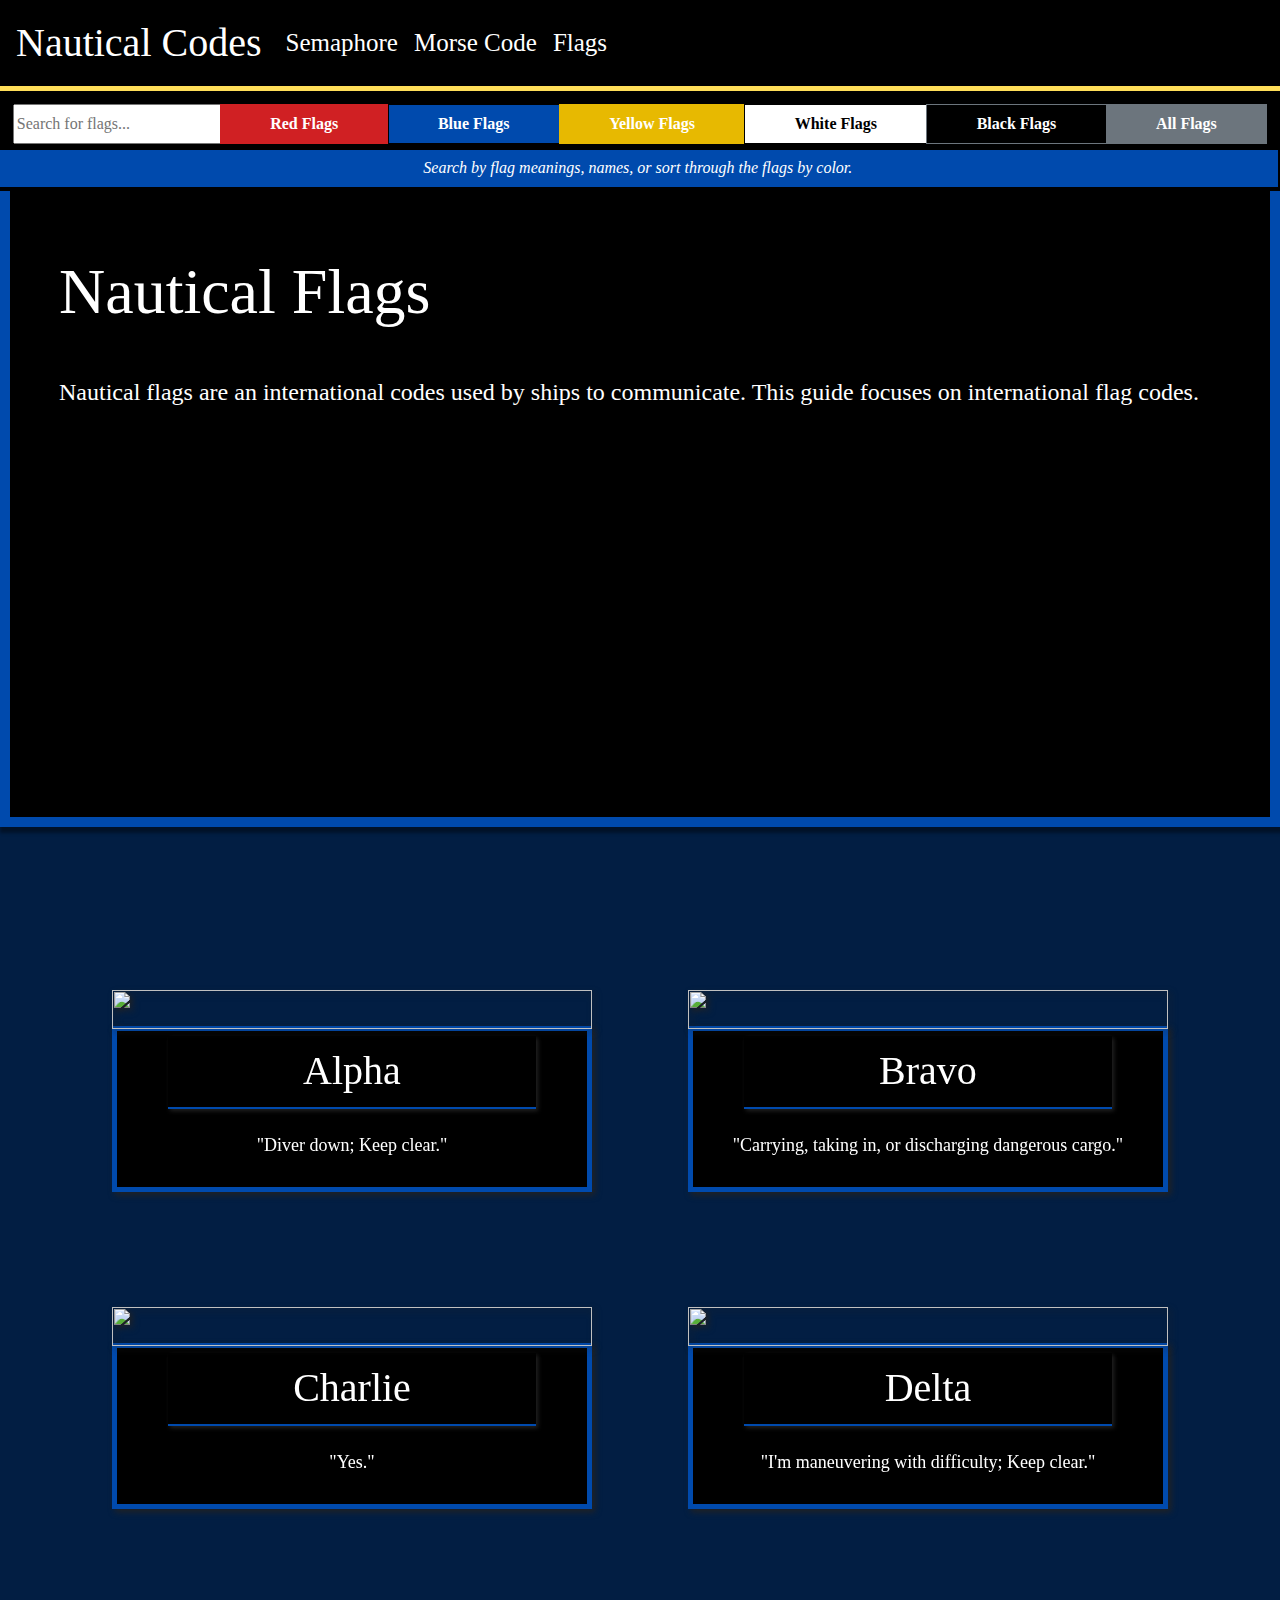
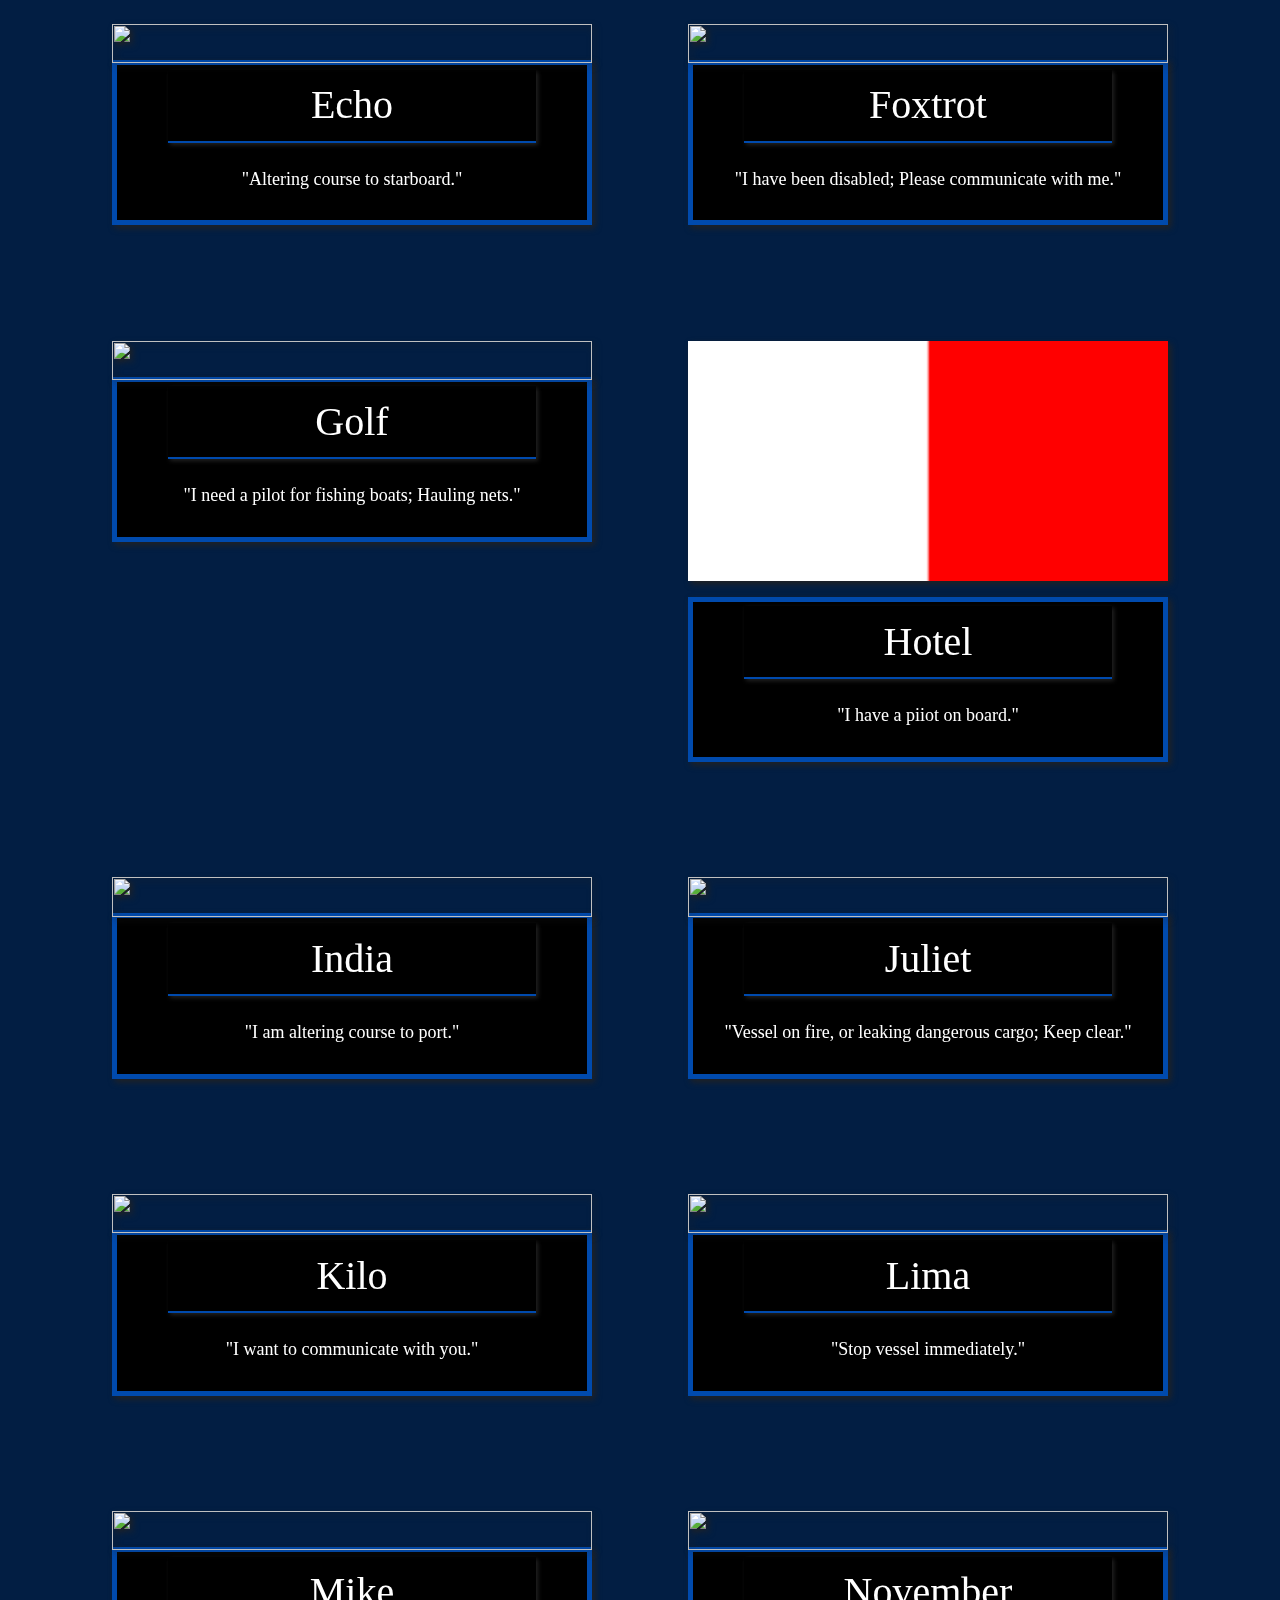
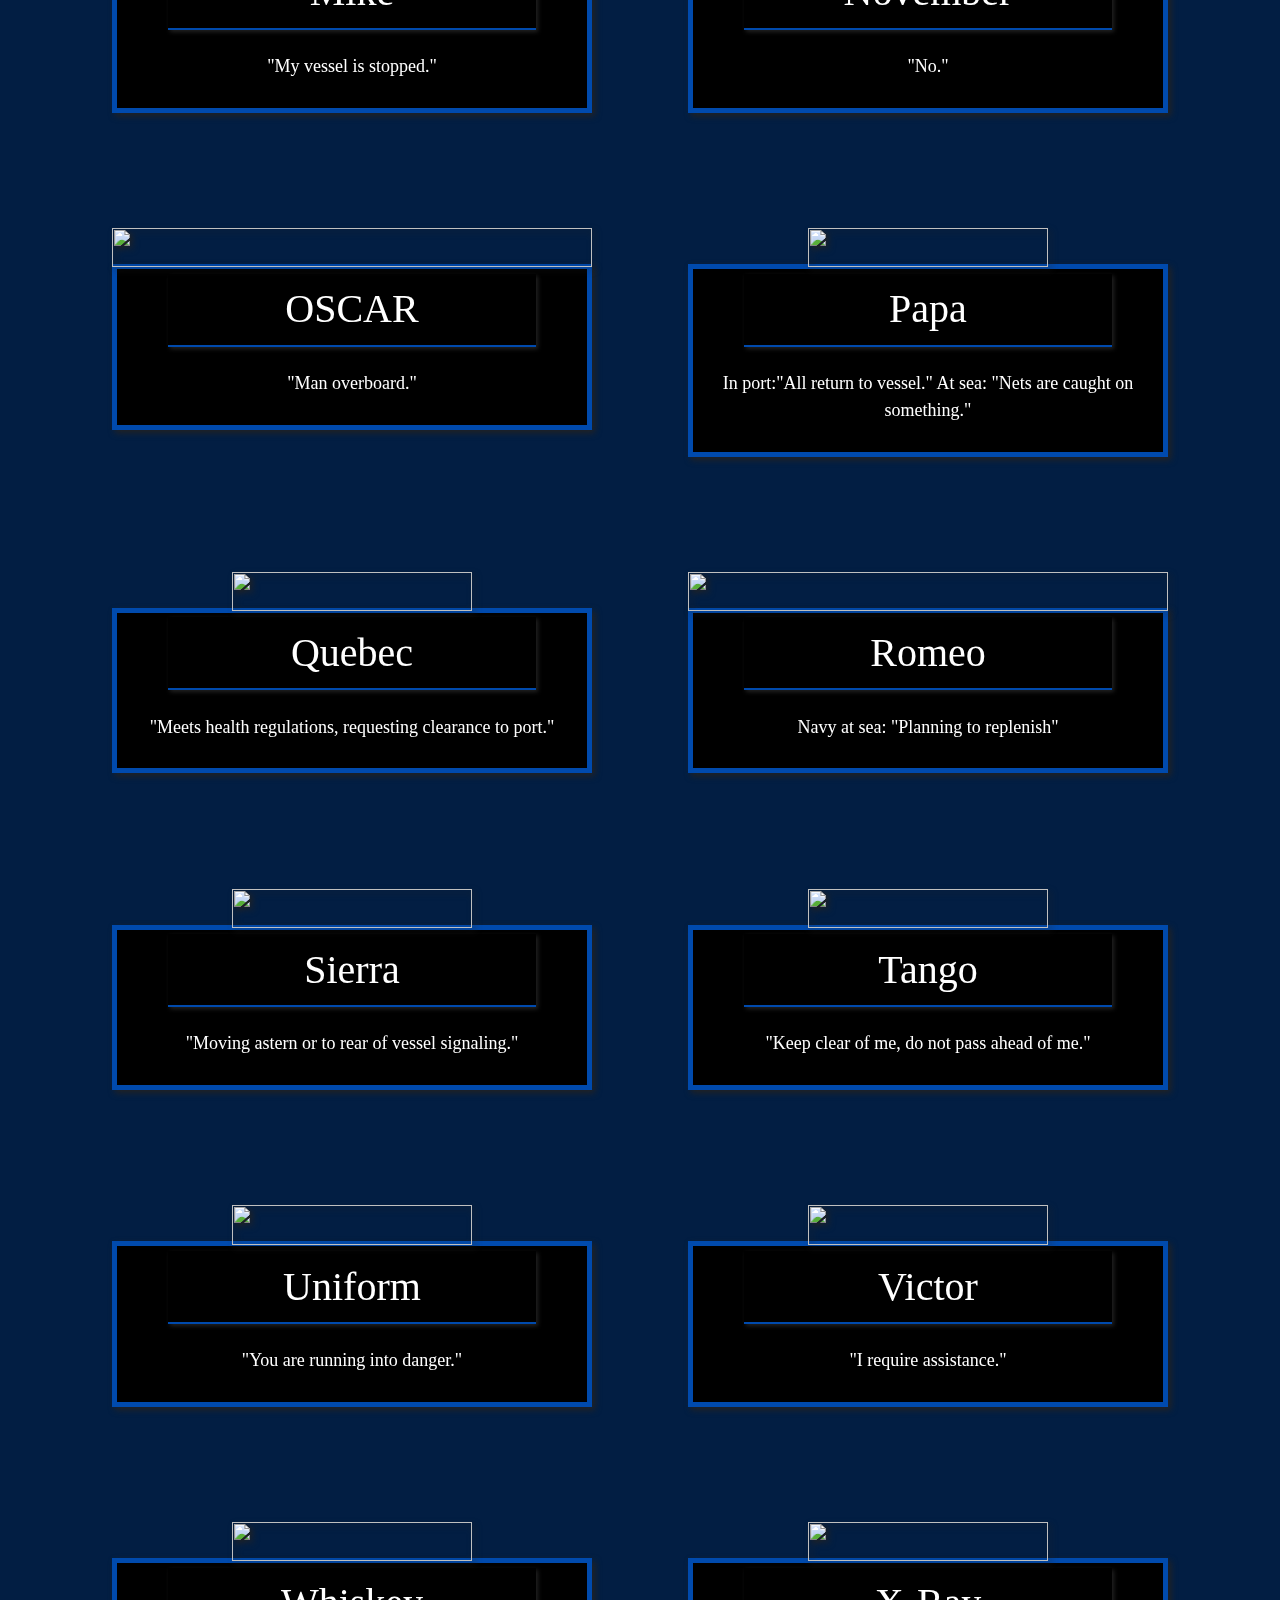
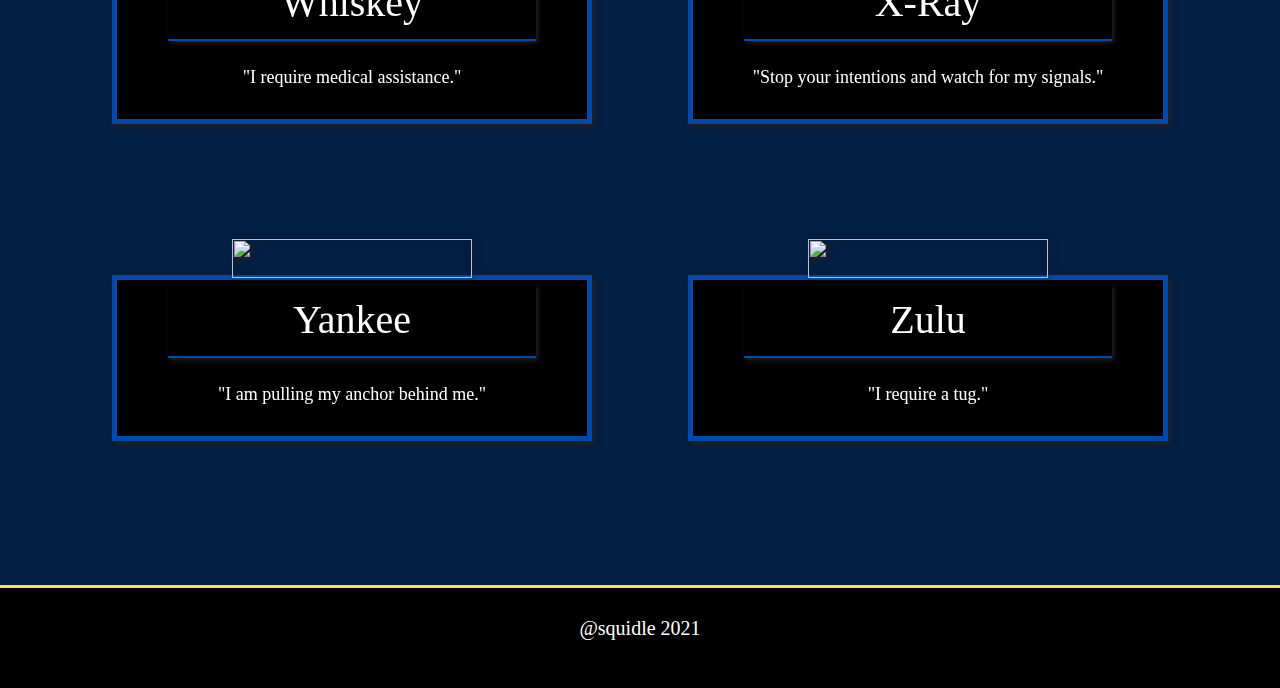
==== commit 601f2847: "refactoring and color scheme change" ====
--- a/flags.html
+++ b/flags.html
@@ -163,8 +163,8 @@
     <!--Header-->
     <div class="header">
       <div class="headText row">
-        <h1 class="col-lg-6">Nautical Flags</h1>
-        <p class="col-lg-6">
+        <h1>Nautical Flags</h1>
+        <p>
           Nautical flags are an international codes used by ships to
           communicate. This guide focuses on international flag codes.<br />
         </p>
--- a/flags.css
+++ b/flags.css
@@ -1,37 +1,22 @@
-/*Colors
-#FFDE59--yellow 
-#004AAD -- blue
-#D02023 -- red
-
-
-*/
-
 body {
-  margin: 0;
   font-family: "Century Gothic";
-  /* background-image: url(Images/head4.png);
-  background-size: cover;
-  background-attachment: fixed;
-  background-repeat: repeat; */
+  background: #021e43;
 }
 .navbar-custom {
-  width: 100vw;
-
-  background-color: white;
+  background-color: black;
   border-bottom: solid;
   border-width: 5px;
   border-color: #ffde59;
 }
 
 .navbar-brand {
-  color: black !important;
-  padding-left: 0.5%;
+  color: white !important;
   font-size: 40px;
   font-family: "Century Gothic";
 }
 
 .nav-link {
-  color: black !important;
+  color: white !important;
   font-size: 25px;
   font-family: "Century Gothic";
 }
@@ -53,17 +38,14 @@
   position: fixed;
   width: 100%;
   height: 100px;
-  padding: 0.5%;
+  padding: 1%;
   margin: auto !important;
   margin-top: 10%;
   margin-left: auto;
   margin-right: auto;
   margin-bottom: 0.5%;
-  background-color: white;
+  background-color: black;
   box-sizing: border-box;
-  border: solid;
-  border-width: 5px;
-  border-color: #ffde59;
 }
 
 .btn {
@@ -120,7 +102,7 @@
 }
 #myBlackButton {
   color: white;
-  border-color: black;
+  border-color: whitek;
   background-color: black;
   border-radius: 0;
 }
@@ -144,47 +126,40 @@
   margin: auto;
   /* font-size: 10px; */
 }
+
 .header {
-  margin: auto;
-  margin-top: 10%;
-  width: 90%;
-  height: 40%;
-  display: block;
-  background-color: white;
-  border: solid;
-  border-width: 10px;
-  border-color: #004aad;
+  height: 80vh;
+  margin: auto;
+  padding: 5%;
+  padding-top: 8%;
+  color: white;
+  background-color: black;
+  border: solid 10px #004aad;
   box-shadow: 3px 3px 3px 3px rgba(0, 0, 0, 0.398);
 }
 
-.headText {
-  padding: 3%;
-  padding-bottom: 0;
-  word-wrap: break-word;
-  margin-bottom: 0%;
+.headText h1,
+.headText p {
+  margin-top: 3%;
 }
 
 .headText h1 {
-  text-align: center;
   font-size: 4rem;
-  margin-top: 3%;
 }
 .headText p {
-  text-align: left;
   font-size: 1.5rem;
   word-wrap: break-word;
-  margin-top: 3%;
 }
 
 .gridlayout {
   display: grid;
-  grid-template-columns: repeat(auto-fit, minmax(400px, 1fr));
-  grid-gap: 5rem;
+  grid-template-columns: repeat(auto-fit, minmax(350px, 1fr));
+  grid-gap: 6rem;
   align-items: center;
   padding: 1rem;
   padding-right: 3rem;
   padding-left: 3rem;
-  margin: auto;
+  margin: 5%;
   margin-top: 10%;
   margin-bottom: 10%;
   align-items: center;
@@ -224,23 +199,26 @@
 
 .description {
   padding: 1%;
-  /* height: 40%; */
-  border: solid;
-  border-width: 5px;
-  border-color: #004aad;
-  background-color: white;
+  border: solid 5px #004aad;
+  background-color: black;
+  color: white;
   -webkit-filter: drop-shadow(3px 3px 3px #222);
   filter: drop-shadow(3px 3px 3px #222);
   word-wrap: break-all;
 }
-
+.description p {
+  margin: auto;
+  padding: 5%;
+  text-align: center;
+  font-size: 18px;
+}
 .name {
-  /* height: 100%; */
-  margin: 0;
+  margin: auto;
   margin-bottom: 0;
-  padding: 2%;
-  /* border-radius: 10px; */
-  background-color: #004aad;
+  padding: 2.5%;
+  width: 80%;
+  background-color: black;
+  border-bottom: solid 2px #004aad;
   color: white;
   -webkit-filter: drop-shadow(2px 2px 2px #222);
   filter: drop-shadow(2px 2px 2px #222);
@@ -251,17 +229,11 @@
   font-size: 0px;
 }
 
-.description p {
-  margin: auto;
-  padding: 5%;
-  text-align: center;
-  font-size: 15px;
-}
 .footer {
   width: 100%;
   padding: 2%;
   margin: auto;
-  background-color: #004aad;
+  background-color: black;
   text-align: center;
   border-top: solid;
   border-color: #ffde59;
@@ -290,6 +262,10 @@
 .contactIcons:hover {
   color: #ffde59;
 }
+.hidden {
+  display: none;
+}
+
 @media (max-width: 1020px) {
   .header,
   .gridlayout {
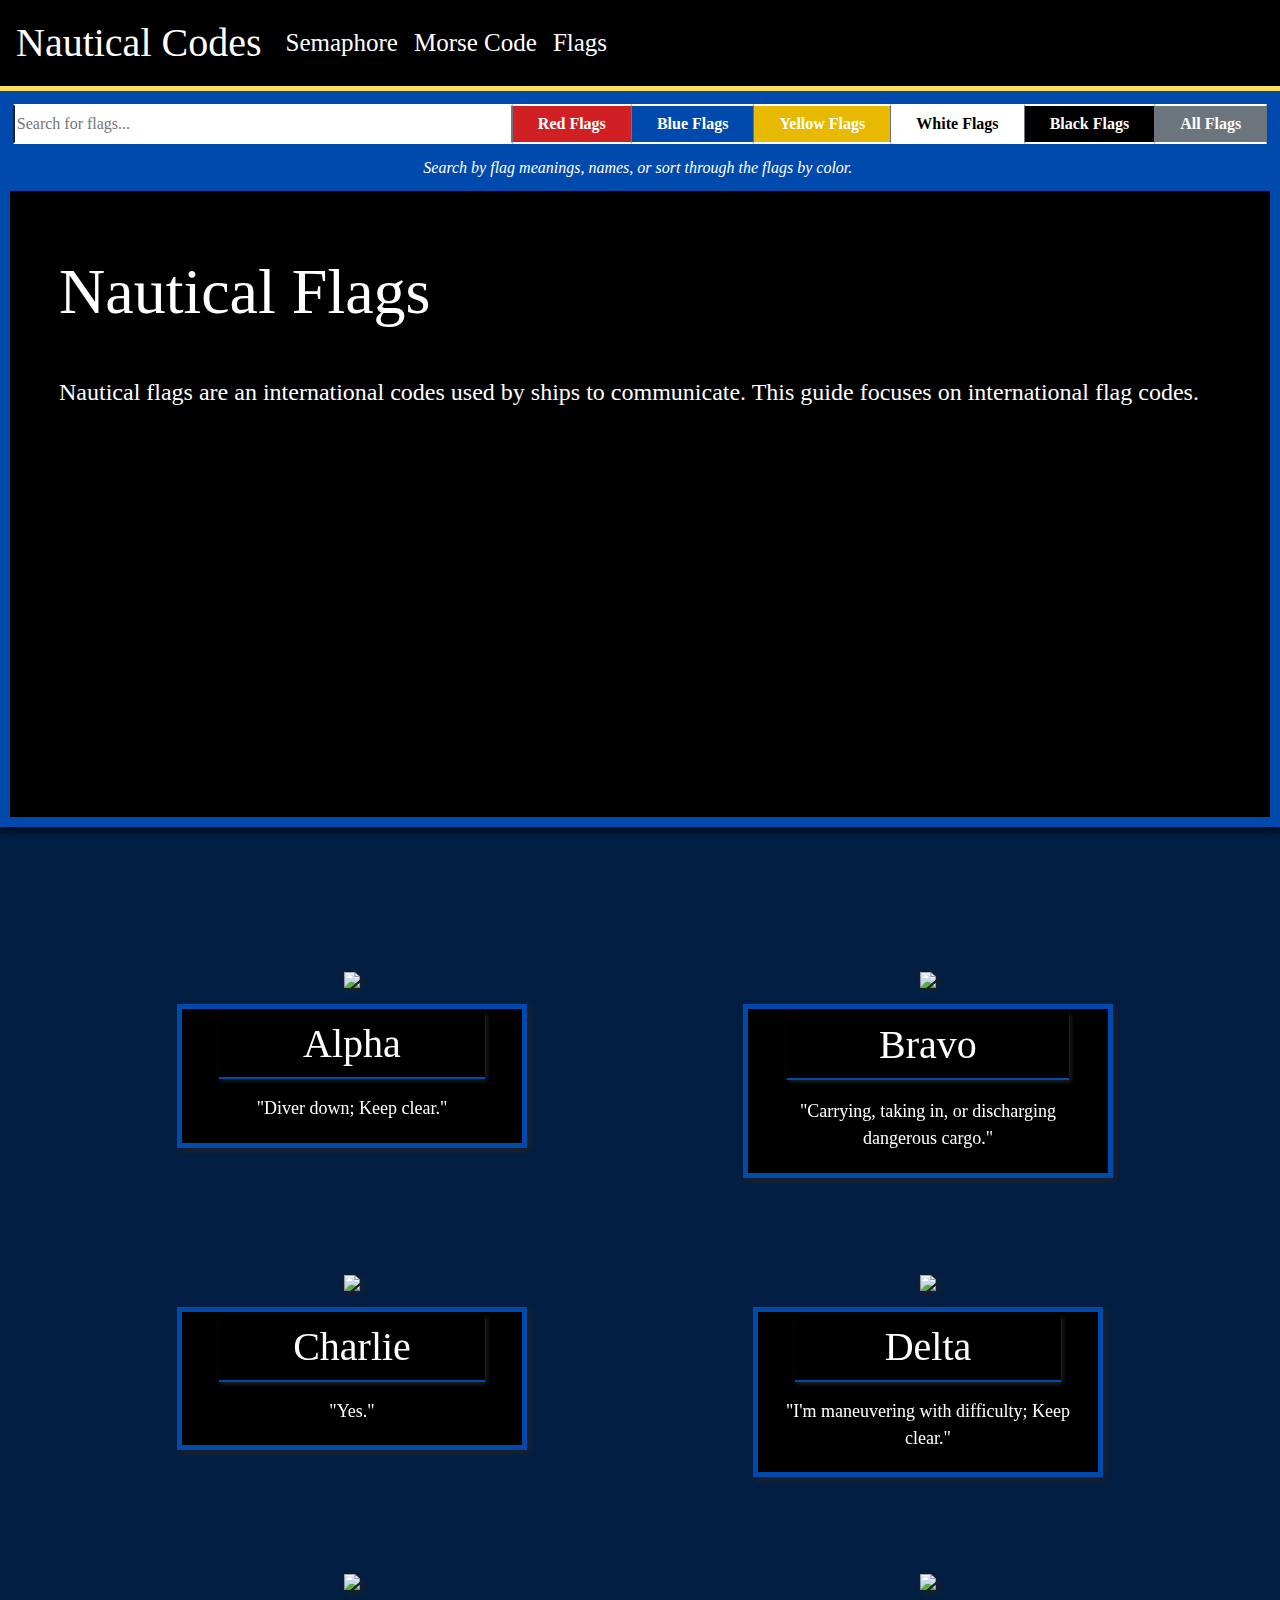
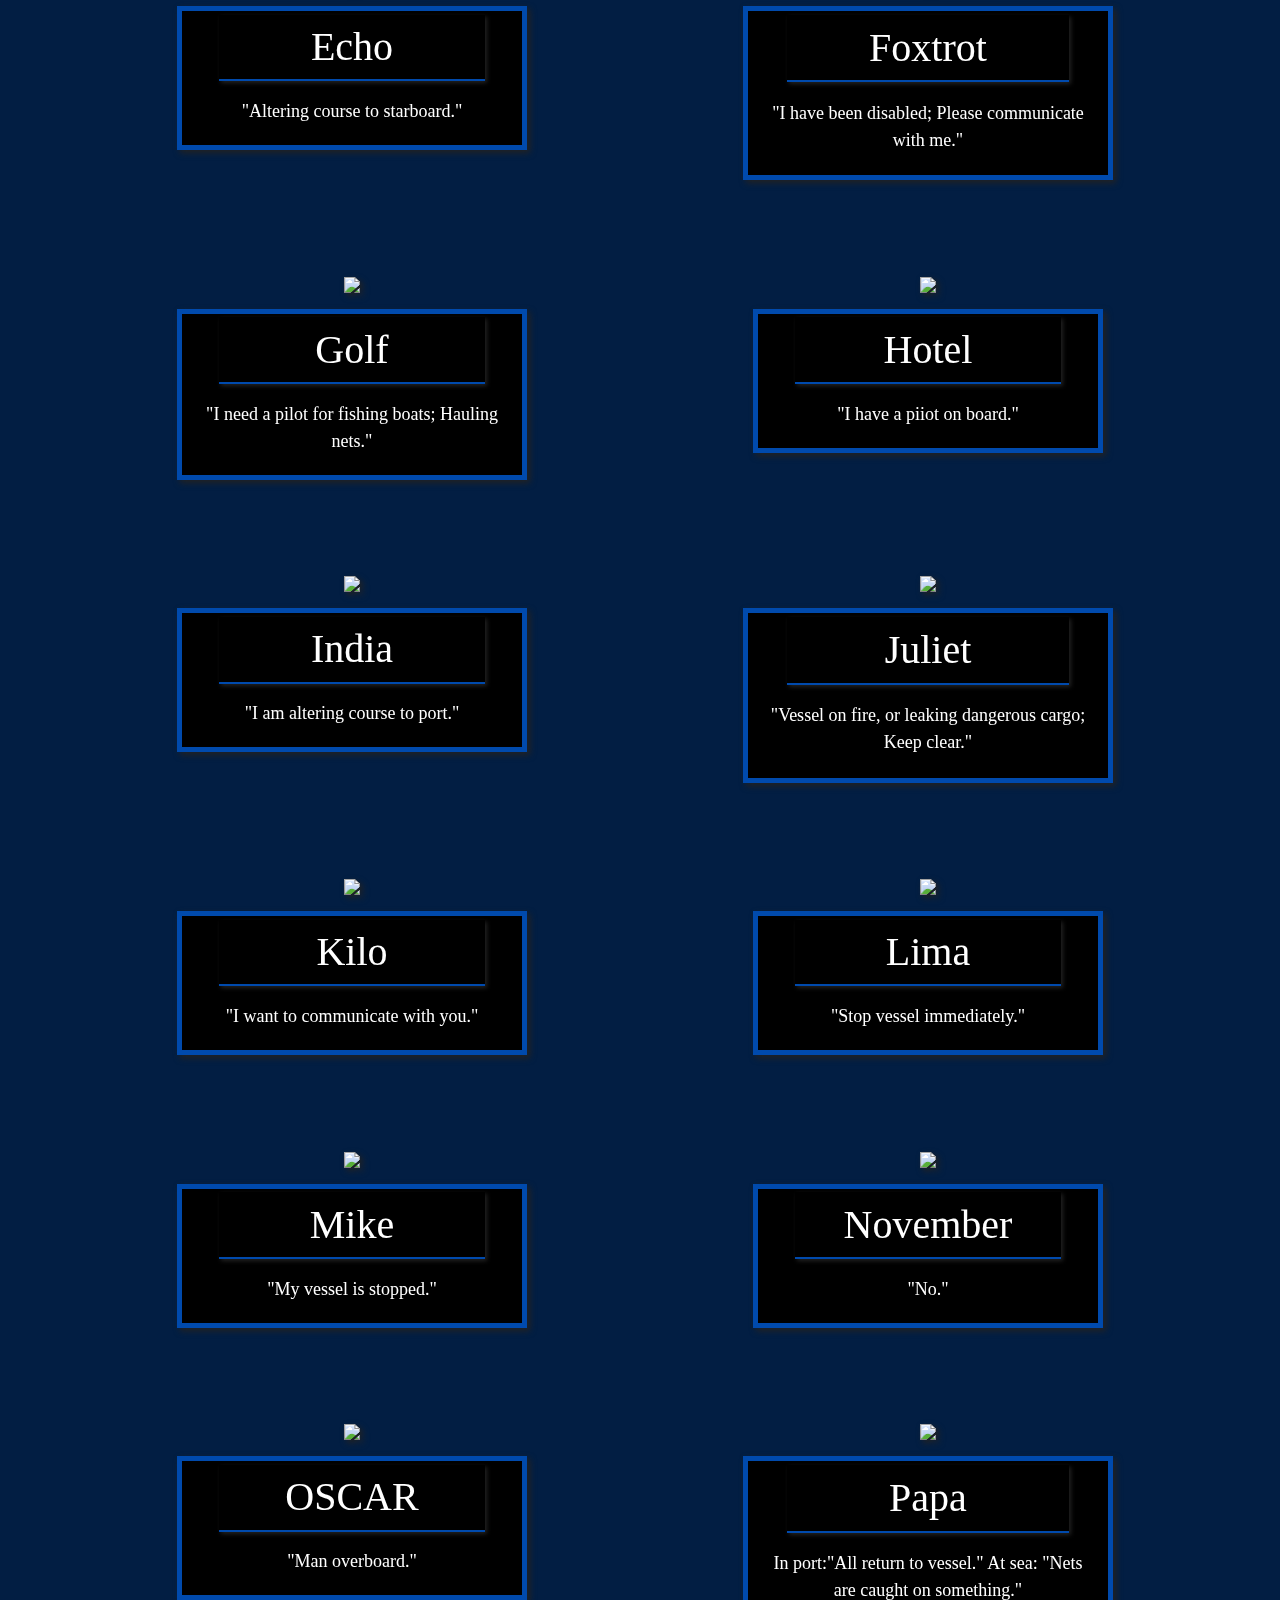
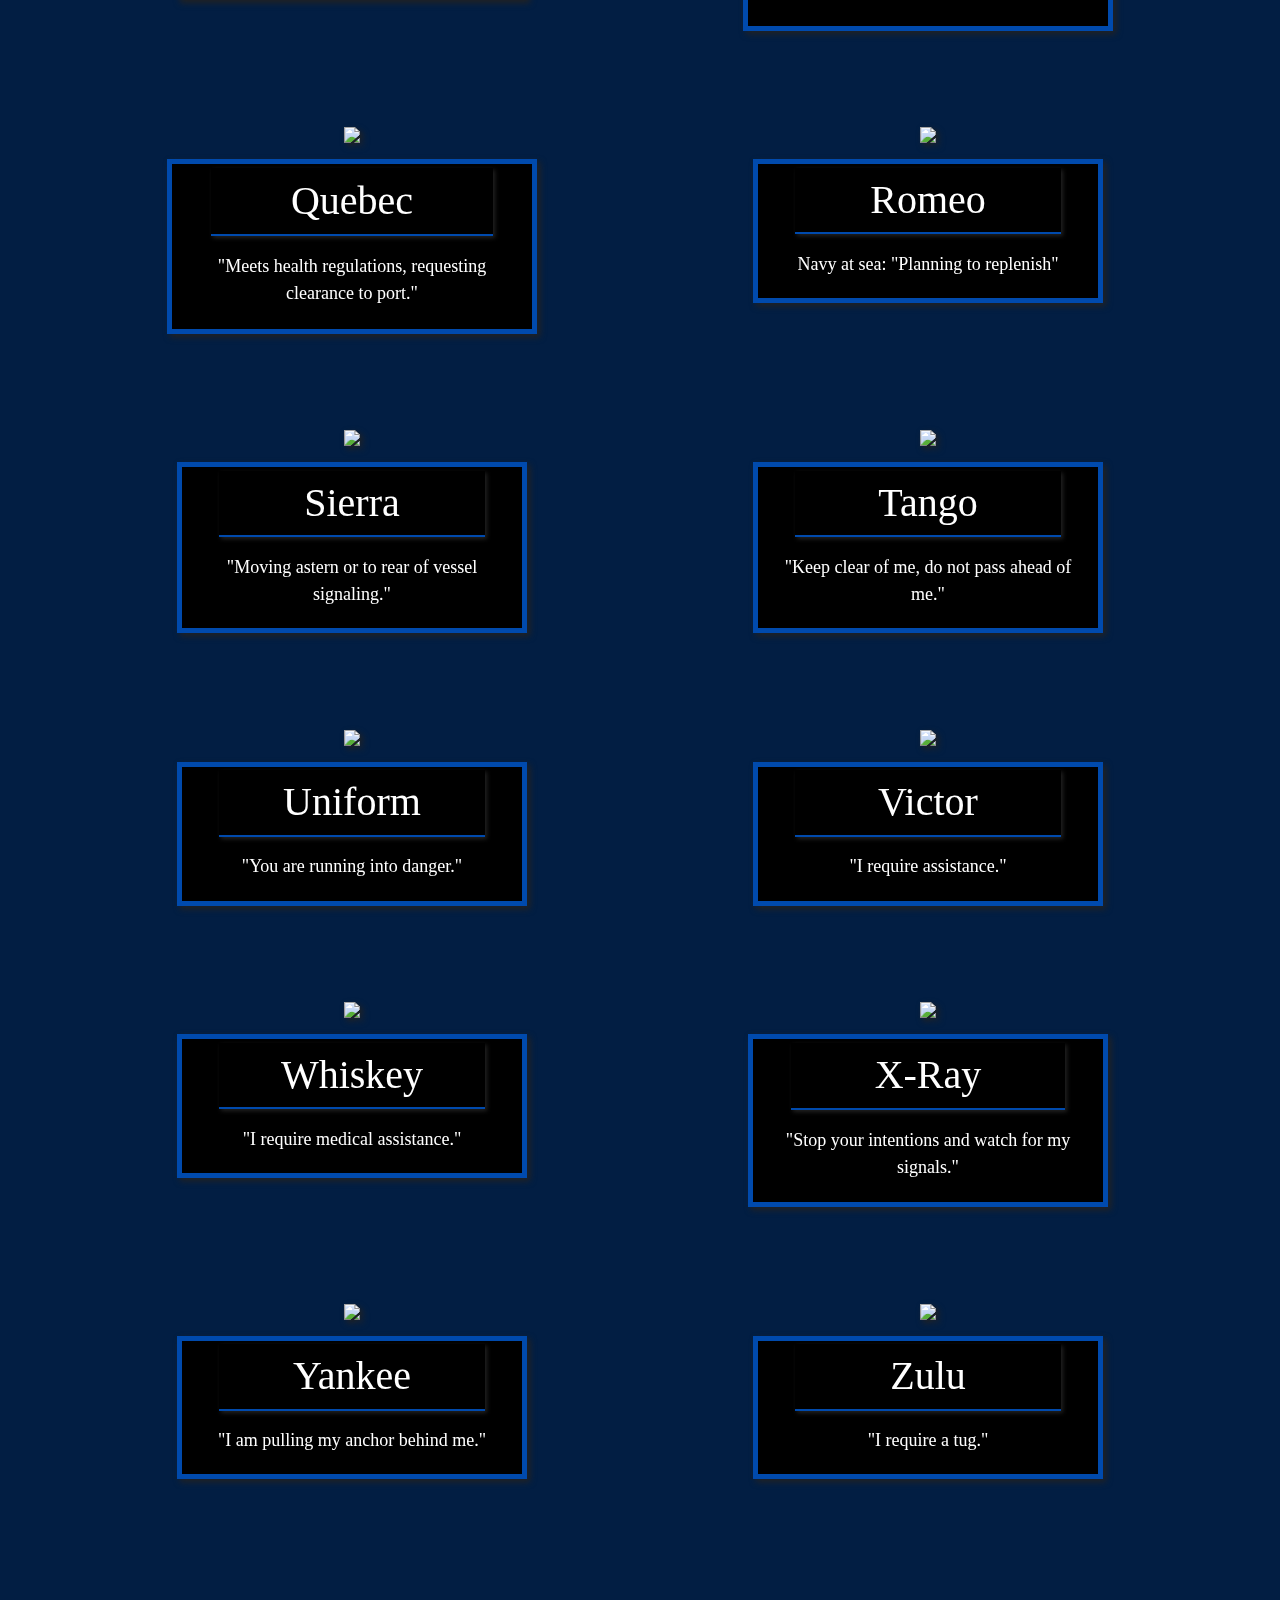
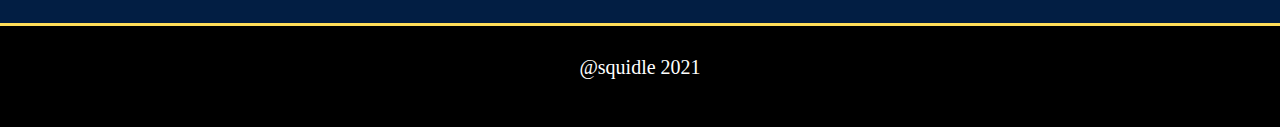
==== commit c47f6397: "Flags refactor and restyle w/ new colors" ====
--- a/flags.html
+++ b/flags.html
@@ -151,7 +151,7 @@
           All Flags
         </button>
 
-        <div class="headFooter row">
+        <div class="navFooter row">
           <i
             >Search by flag meanings, names, or sort through the flags by
             color.</i
@@ -265,7 +265,7 @@
       <div class="card" id="hotel">
         <figure>
           <img
-            src="[data-uri]"
+            src="https://upload.wikimedia.org/wikipedia/commons/thumb/d/da/Hotel_flag.svg/1200px-Hotel_flag.svg.png"
           />
         </figure>
         <div class="description">
--- a/flags.css
+++ b/flags.css
@@ -1,7 +1,13 @@
+* {
+  box-sizing: border-box;
+}
+
 body {
   font-family: "Century Gothic";
   background: #021e43;
 }
+
+/*NAV BAR*/
 .navbar-custom {
   background-color: black;
   border-bottom: solid;
@@ -28,6 +34,8 @@
 .navbar-brand:hover {
   color: grey !important;
 }
+
+/*Secdary NAV*/
 
 .colorButtons {
   position: relative;
@@ -43,26 +51,29 @@
   margin-top: 10%;
   margin-left: auto;
   margin-right: auto;
-  margin-bottom: 0.5%;
-  background-color: black;
+  margin-bottom: 0%;
+  background-color: #004aad;
   box-sizing: border-box;
 }
 
+.searchBar,
+.btn {
+  border-top: solid 2px white;
+  border-bottom: solid 2px white;
+}
+.searchBar {
+  height: 40px;
+  width: 500px;
+}
 .btn {
   font-size: 1em;
   font-weight: bold;
   height: 40px;
-}
-
-.searchBar {
-  height: 40px;
+  color: white;
 }
 
 #myRedButton {
-  color: white;
-  border-color: #d02023;
   background-color: #d02023;
-  border-radius: 0;
 }
 #myRedButton:hover {
   background-color: rgba(175, 32, 35);
@@ -70,20 +81,14 @@
 }
 
 #myBlueButton {
-  color: white;
-  border-color: black;
   background-color: #004aad;
-  border-radius: 0;
 }
 #myBlueButton:hover {
   background-color: rgb(1, 57, 100);
   border-color: rgba(0, 74, 130);
 }
 #myYellowButton {
-  color: white;
-  border-color: rgb(231, 185, 1);
   background-color: rgb(231, 185, 1);
-  border-radius: 0;
 }
 #myYellowButton:hover {
   border-color: rgb(146, 118, 6);
@@ -91,42 +96,36 @@
 }
 #myWhiteButton {
   color: black;
-  border-color: black;
   background-color: white;
-  border-radius: 0;
 }
 #myWhiteButton:hover {
   border-color: grey;
   background-color: grey;
-  color: white;
 }
 #myBlackButton {
-  color: white;
-  border-color: whitek;
-  background-color: black;
-  border-radius: 0;
+  background-color: black;
 }
 #myBlackButton:hover {
   border-color: rgb(88, 86, 86);
   background-color: rgb(88, 86, 86);
   color: white;
 }
-.headFooter {
-  text-align: center;
+
+.navFooter {
+  padding: 0.5%;
+  margin-top: 0.5%;
   align-items: center;
   width: 100vw;
-  padding: 0.5%;
-  margin-top: 0.5%;
   color: white;
   background-color: #004aad;
 }
 
-.headFooter i {
+.navFooter i {
   text-align: center;
   margin: auto;
-  /* font-size: 10px; */
-}
-
+}
+
+/*HEADER*/
 .header {
   height: 80vh;
   margin: auto;
@@ -149,23 +148,27 @@
 .headText p {
   font-size: 1.5rem;
   word-wrap: break-word;
+}
+
+.gridlayout,
+.card {
+  text-align: center;
+  align-items: center;
+  justify-items: center;
 }
 
 .gridlayout {
   display: grid;
   grid-template-columns: repeat(auto-fit, minmax(350px, 1fr));
   grid-gap: 6rem;
-  align-items: center;
   padding: 1rem;
   padding-right: 3rem;
   padding-left: 3rem;
   margin: 5%;
   margin-top: 10%;
   margin-bottom: 10%;
-  align-items: center;
 }
 .card {
-  text-align: center;
   max-width: 500px;
   height: 100%;
   border: none;
@@ -173,8 +176,7 @@
 }
 
 .gridlayout .card img {
-  width: 100%;
-  /* padding: 3%; */
+  width: auto;
   max-width: 500px;
   max-height: 240px;
   -webkit-filter: drop-shadow(3px 3px 3px #222);
@@ -198,6 +200,9 @@
 }
 
 .description {
+  width: 100%;
+  max-width: 370px;
+  min-width: 350px;
   padding: 1%;
   border: solid 5px #004aad;
   background-color: black;
@@ -213,10 +218,10 @@
   font-size: 18px;
 }
 .name {
+  width: 80%;
   margin: auto;
   margin-bottom: 0;
   padding: 2.5%;
-  width: 80%;
   background-color: black;
   border-bottom: solid 2px #004aad;
   color: white;
@@ -229,6 +234,12 @@
   font-size: 0px;
 }
 
+/*Hidden*/
+.hidden {
+  display: none;
+}
+
+/*FOOTER*/
 .footer {
   width: 100%;
   padding: 2%;
@@ -262,10 +273,8 @@
 .contactIcons:hover {
   color: #ffde59;
 }
-.hidden {
-  display: none;
-}
-
+
+/*MEDIA Q's*/
 @media (max-width: 1020px) {
   .header,
   .gridlayout {
